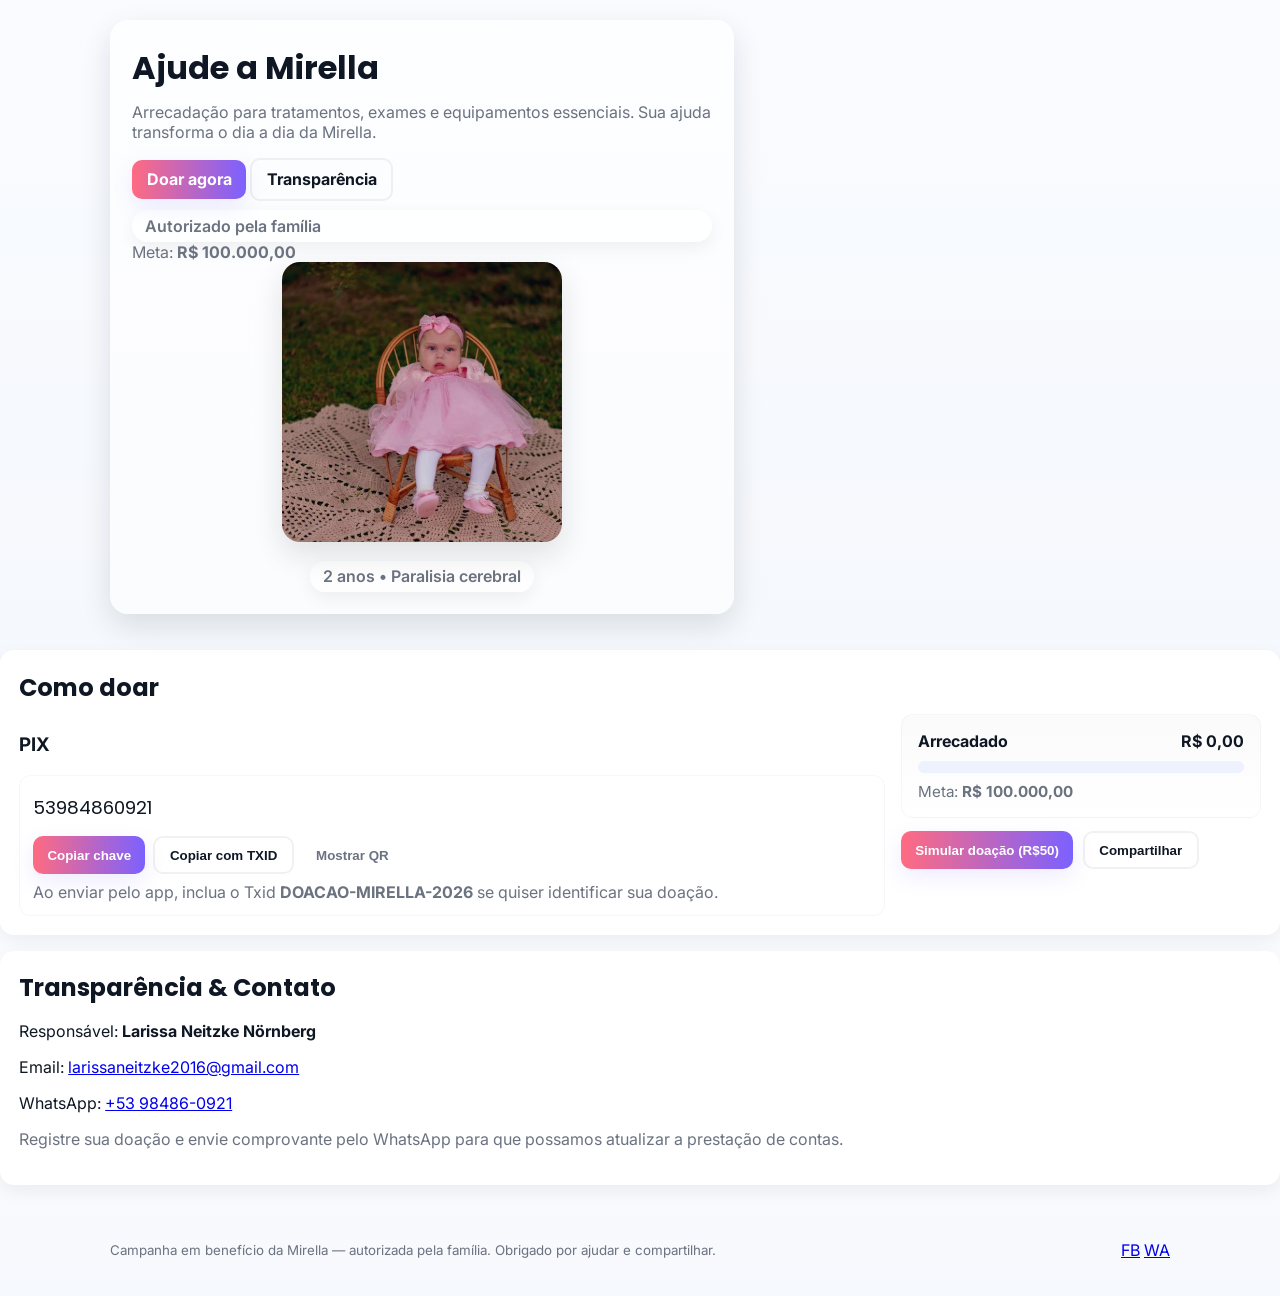
==== index.html @ 82caa24d "Update index.html" ====
<!doctype html>
<html lang="pt-BR">
<head>
  <meta charset="utf-8" />
  <meta name="viewport" content="width=device-width,initial-scale=1" />
  <title>Ajude a Mirella — Arrecadação</title>
  <meta name="description" content="Ajude a Mirella: arrecadação para tratamentos, exames e equipamentos. Transparência e contato direto com a família." />
  <link rel="preconnect" href="https://fonts.gstatic.com" crossorigin>
  <link href="https://fonts.googleapis.com/css2?family=Poppins:wght@600;700&family=Inter:wght@300;400;600&display=swap" rel="stylesheet">
  <link rel="stylesheet" href="styles.css" />
</head>
<body><!-- HERO (substituir a seção header existente) -->
<header class="hero" role="banner" aria-label="Cabeçalho: Ajude a Mirella">
  <div class="container hero-grid">
    <div class="hero-card" role="region" aria-label="Informações principais">
      <div class="hero-copy">
        <h1>Ajude a Mirella</h1>
        <p class="lead">Arrecadação para tratamentos, exames e equipamentos essenciais. Sua ajuda transforma o dia a dia da Mirella.</p>

        <div class="hero-cta">
          <a href="#donation" class="btn btn-primary">Doar agora</a>
          <a href="#transparency" class="btn btn-outline">Transparência</a>
        </div>

        <div class="trust-row small" aria-hidden="false">
          <div class="badge" role="status">Autorizado pela família</div>
          <div class="small muted">Meta: <strong>R$ 100.000,00</strong></div>
        </div>
      </div>

      <div class="hero-photo" aria-hidden="true">
        <div class="photo-frame">
          <img src="mirella-4.jpg" alt="Foto da Mirella" loading="lazy" />
        </div>
        <div class="badge">2 anos • Paralisia cerebral</div>
      </div>
    </div>
  </div>
</header>

<!-- DONATION (pequena alteração: progress com aria e botão de QR) -->
<section class="card donate" id="donation">
  <h2>Como doar</h2>
  <div class="donation-panel">
    <div class="donation-left">
      <h3>PIX</h3>
      <div class="pix-block">
        <div class="pix-key" id="pixKey">53984860921</div>
        <div class="pix-actions">
          <button id="copyPix" class="btn btn-primary">Copiar chave</button>
          <button id="copyPixWithMsg" class="btn btn-outline">Copiar com TXID</button>
          <button id="showQR" class="btn btn-ghost" aria-expanded="false">Mostrar QR</button>
        </div>
        <div class="note muted">Ao enviar pelo app, inclua o Txid <strong>DOACAO-MIRELLA-2026</strong> se quiser identificar sua doação.</div>
      </div>
    </div>

    <div class="donation-right">
      <div class="progress-wrap" aria-live="polite">
        <div class="progress-labels">
          <div>Arrecadado</div>
          <div class="progress-numbers"><div id="raisedAmount" class="progress-amount">R$ 0,00</div></div>
        </div>
        <div class="progress-track" role="progressbar" aria-valuemin="0" aria-valuemax="100" aria-valuenow="0" aria-label="Progresso da arrecadação">
          <div id="progressFill" class="progress-fill" style="width:0%"></div>
        </div>
        <div class="progress-goal small muted" style="margin-top:.6rem">Meta: <strong id="goalAmount">R$ 100.000,00</strong></div>
      </div>

      <div style="margin-top:.8rem;display:flex;gap:.6rem">
        <button id="donateTest" class="btn btn-primary">Simular doação (R$50)</button>
        <button id="shareBtn" class="btn btn-outline">Compartilhar</button>
      </div>
    </div>
  </div>
</section>

    <section class="card" id="transparency">
      <h2>Transparência & Contato</h2>
      <p>Responsável: <strong>Larissa Neitzke Nörnberg</strong></p>
      <p>Email: <a href="mailto:larissaneitzke2016@gmail.com">larissaneitzke2016@gmail.com</a></p>
      <p>WhatsApp: <a href="https://wa.me/53984860921" target="_blank" rel="noopener">+53 98486-0921</a></p>
      <p class="muted">Registre sua doação e envie comprovante pelo WhatsApp para que possamos atualizar a prestação de contas.</p>
    </section>
  </main>

  <footer class="site-footer" role="contentinfo">
    <div class="container footer-inner">
      <small>Campanha em benefício da Mirella — autorizada pela família. Obrigado por ajudar e compartilhar.</small>
      <nav class="socials">
        <a href="#" aria-label="Compartilhar no Facebook">FB</a>
        <a href="#" aria-label="Compartilhar no WhatsApp">WA</a>
      </nav>
    </div>
  </footer>

  <!-- Lightbox modal -->
  <div id="lightbox" class="lightbox" aria-hidden="true" role="dialog" aria-label="Visualização de imagem">
    <button class="lb-close" aria-label="Fechar">✕</button>
    <button class="lb-prev" aria-label="Anterior">‹</button>
    <img class="lb-img" alt="Imagem ampliada" src="" />
    <button class="lb-next" aria-label="Próximo">›</button>
  </div>

  <script src="script.js"></script>
</body>
</html>
---- styles.css ----
:root{
  --bg:#f4f7fb;
  --card:#ffffff;
  --accent-a:#ff6b81;
  --accent-b:#7b61ff;
  --muted:#6b7280;
  --text:#0f1724;
  --glass: rgba(255,255,255,0.6);
  --radius:16px;
  --container:1100px;
  --shadow-lg: 0 12px 30px rgba(15,23,36,0.12);
  --shadow-sm: 0 6px 18px rgba(15,23,36,0.06);
}

*{box-sizing:border-box}
html,body{height:100%}
body{margin:0;font-family:Inter,system-ui,-apple-system,'Segoe UI',Roboto,'Helvetica Neue',Arial;color:var(--text);background:linear-gradient(180deg,#f9fbff 0%,var(--bg) 100%);-webkit-font-smoothing:antialiased}
.container{max-width:var(--container);margin:0 auto;padding:1.25rem}

/* Hero */
.hero-grid{display:grid;grid-template-columns:1fr;gap:1rem;align-items:center}
.hero-card{background:linear-gradient(180deg, rgba(255,255,255,0.7), rgba(255,255,255,0.55));padding:1.4rem;border-radius:18px;box-shadow:var(--shadow-lg)}
.hero-card h1{font-family:Poppins,system-ui;font-weight:700;font-size:2rem;margin:.1rem 0}
.lead{color:var(--muted);margin:.6rem 0 1rem}
.quick-needs{display:flex;gap:.6rem;flex-wrap:wrap;margin:0;padding:0;list-style:none}
.quick-needs li{background:linear-gradient(90deg,var(--accent-a),var(--accent-b));color:white;padding:.35rem .7rem;border-radius:999px;font-weight:600;font-size:.9rem;box-shadow:var(--shadow-sm)}

.hero-photo{display:flex;flex-direction:column;align-items:center;gap:.6rem;padding-left:0}
.photo-frame{width:280px;height:280px;border-radius:18px;overflow:hidden;box-shadow:var(--shadow-lg);transform:translateY(0);transition:transform .35s}
.photo-frame img{width:100%;height:100%;object-fit:cover;display:block}
.photo-frame:hover{transform:translateY(-6px)}
.badge{margin-top:.6rem;background:rgba(255,255,255,0.85);padding:.35rem .8rem;border-radius:999px;font-weight:600;color:var(--muted);box-shadow:var(--shadow-sm)}

/* Sections */
.card{background:var(--card);padding:1.2rem;margin:1rem 0;border-radius:14px;box-shadow:var(--shadow-sm)}
h2{margin:0 0 .6rem;font-family:Poppins,system-ui}
.muted{color:var(--muted)}

.gallery-grid{display:grid;grid-template-columns:repeat(2,1fr);gap:.6rem}
.thumb{border:0;padding:0;background:transparent;border-radius:12px;overflow:hidden;cursor:pointer}
.thumb img{width:100%;height:200px;object-fit:cover;display:block;transition:transform .25s}
.thumb:hover img{transform:scale(1.04)}

.needs-grid{display:grid;grid-template-columns:1fr;gap:.8rem}
.need h3{margin:.2rem 0 .3rem}
.note{margin-top:.5rem;color:var(--muted)}

/* Donation panel */
.donation-panel{display:grid;grid-template-columns:1fr;gap:1rem;align-items:start}
.pix-block{background:linear-gradient(90deg,#fff,#fff);padding:.8rem;border-radius:12px;border:1px solid rgba(16,24,40,0.03)}
.pix-key{font-family:Poppins,system-ui;font-size:1.15rem;padding:.35rem 0}
.pix-actions{display:flex;gap:.5rem;margin-top:.6rem}
.btn{display:inline-flex;align-items:center;gap:.6rem;padding:.6rem .9rem;border-radius:10px;border:0;cursor:pointer;font-weight:700;text-decoration:none}
.btn-primary{background:linear-gradient(90deg,var(--accent-a),var(--accent-b));color:white;box-shadow:0 8px 22px rgba(123,97,255,0.12)}
.btn-secondary{background:#111827;color:white}
.btn-outline{background:transparent;border:2px solid rgba(16,24,40,0.06);color:var(--text)}
.btn-ghost{background:transparent;border:0;color:var(--muted)}
.btn-pay{background:#06b6d4;color:white;border-radius:10px;padding:.45rem .7rem}

/* progress */
.progress-wrap{background:linear-gradient(180deg, rgba(250,250,250,0.9), rgba(255,255,255,0.7));padding:1rem;border-radius:12px;border:1px solid rgba(16,24,40,0.03)}
.progress-labels{display:flex;justify-content:space-between;align-items:center;font-weight:700;margin-bottom:.6rem}
.progress-track{background:#eef2ff;border-radius:999px;height:12px;overflow:hidden}
.progress-fill{height:100%;background:linear-gradient(90deg,var(--accent-b),var(--accent-a));width:0;transition:width .9s cubic-bezier(.2,.9,.2,1)}
.progress-goal{margin-top:.6rem;color:var(--muted);font-size:.95rem}

/* footer */
.site-footer{padding:1rem 0;text-align:center;color:var(--muted);margin-top:1.2rem}
.footer-inner{display:flex;justify-content:space-between;align-items:center;gap:1rem}

/* lightbox */
.lightbox{position:fixed;inset:0;display:flex;align-items:center;justify-content:center;padding:2rem;background:rgba(2,6,23,0.6);visibility:hidden;opacity:0;transition:opacity .18s}
.lightbox[aria-hidden="false"]{visibility:visible;opacity:1}
.lb-img{max-width:92%;max-height:82%;border-radius:10px;box-shadow:0 20px 50px rgba(2,6,23,0.6)}
.lb-close,.lb-prev,.lb-next{position:fixed;background:rgba(255,255,255,0.9);border:0;padding:.5rem .6rem;border-radius:10px;cursor:pointer}
.lb-close{top:1rem;right:1rem}
.lb-prev{left:1rem;top:50%;transform:translateY(-50%);font-size:1.6rem}
.lb-next{right:1rem;top:50%;transform:translateY(-50%);font-size:1.6rem}

/* responsive */
@media(min-width:880px){
  .hero-grid{grid-template-columns:1fr 420px}
  .gallery-grid{grid-template-columns:repeat(4,1fr)}
  .donation-panel{grid-template-columns:1fr 360px}
  .needs-grid{grid-template-columns:repeat(3,1fr)}
}
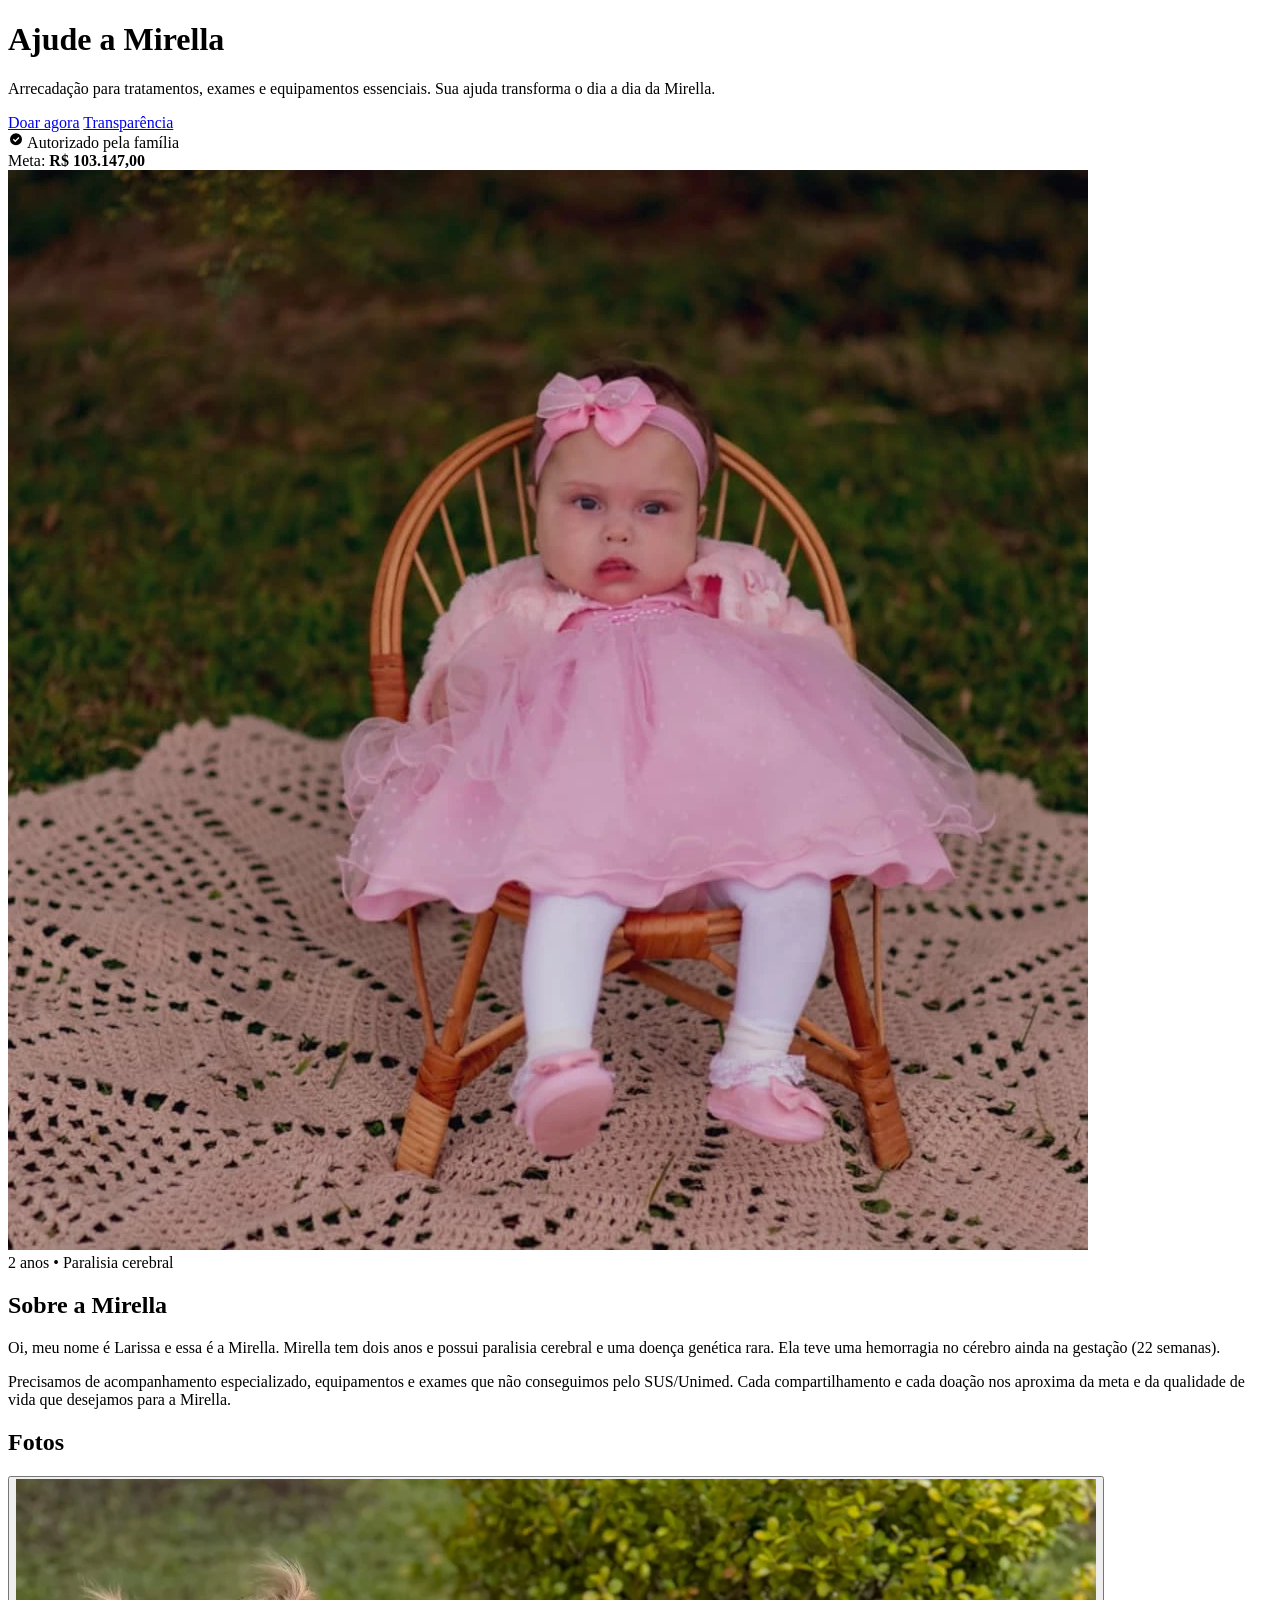
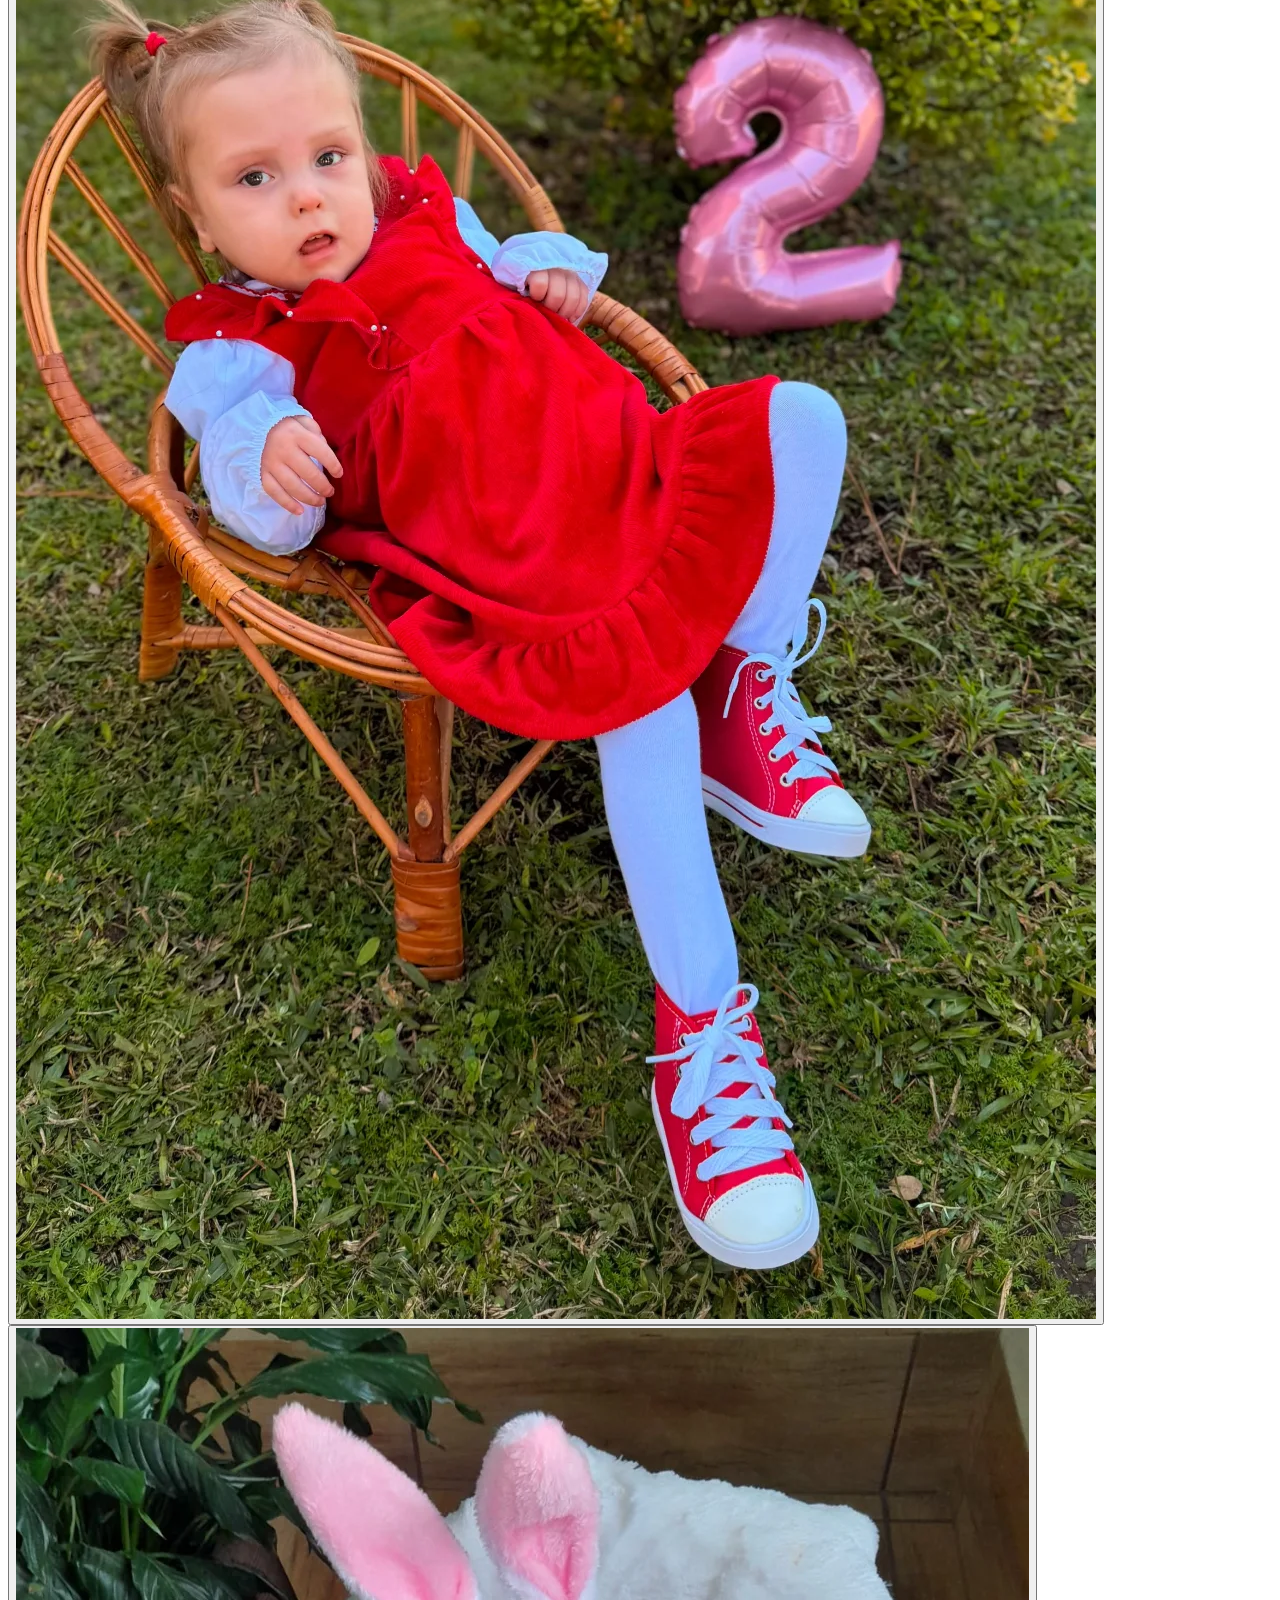
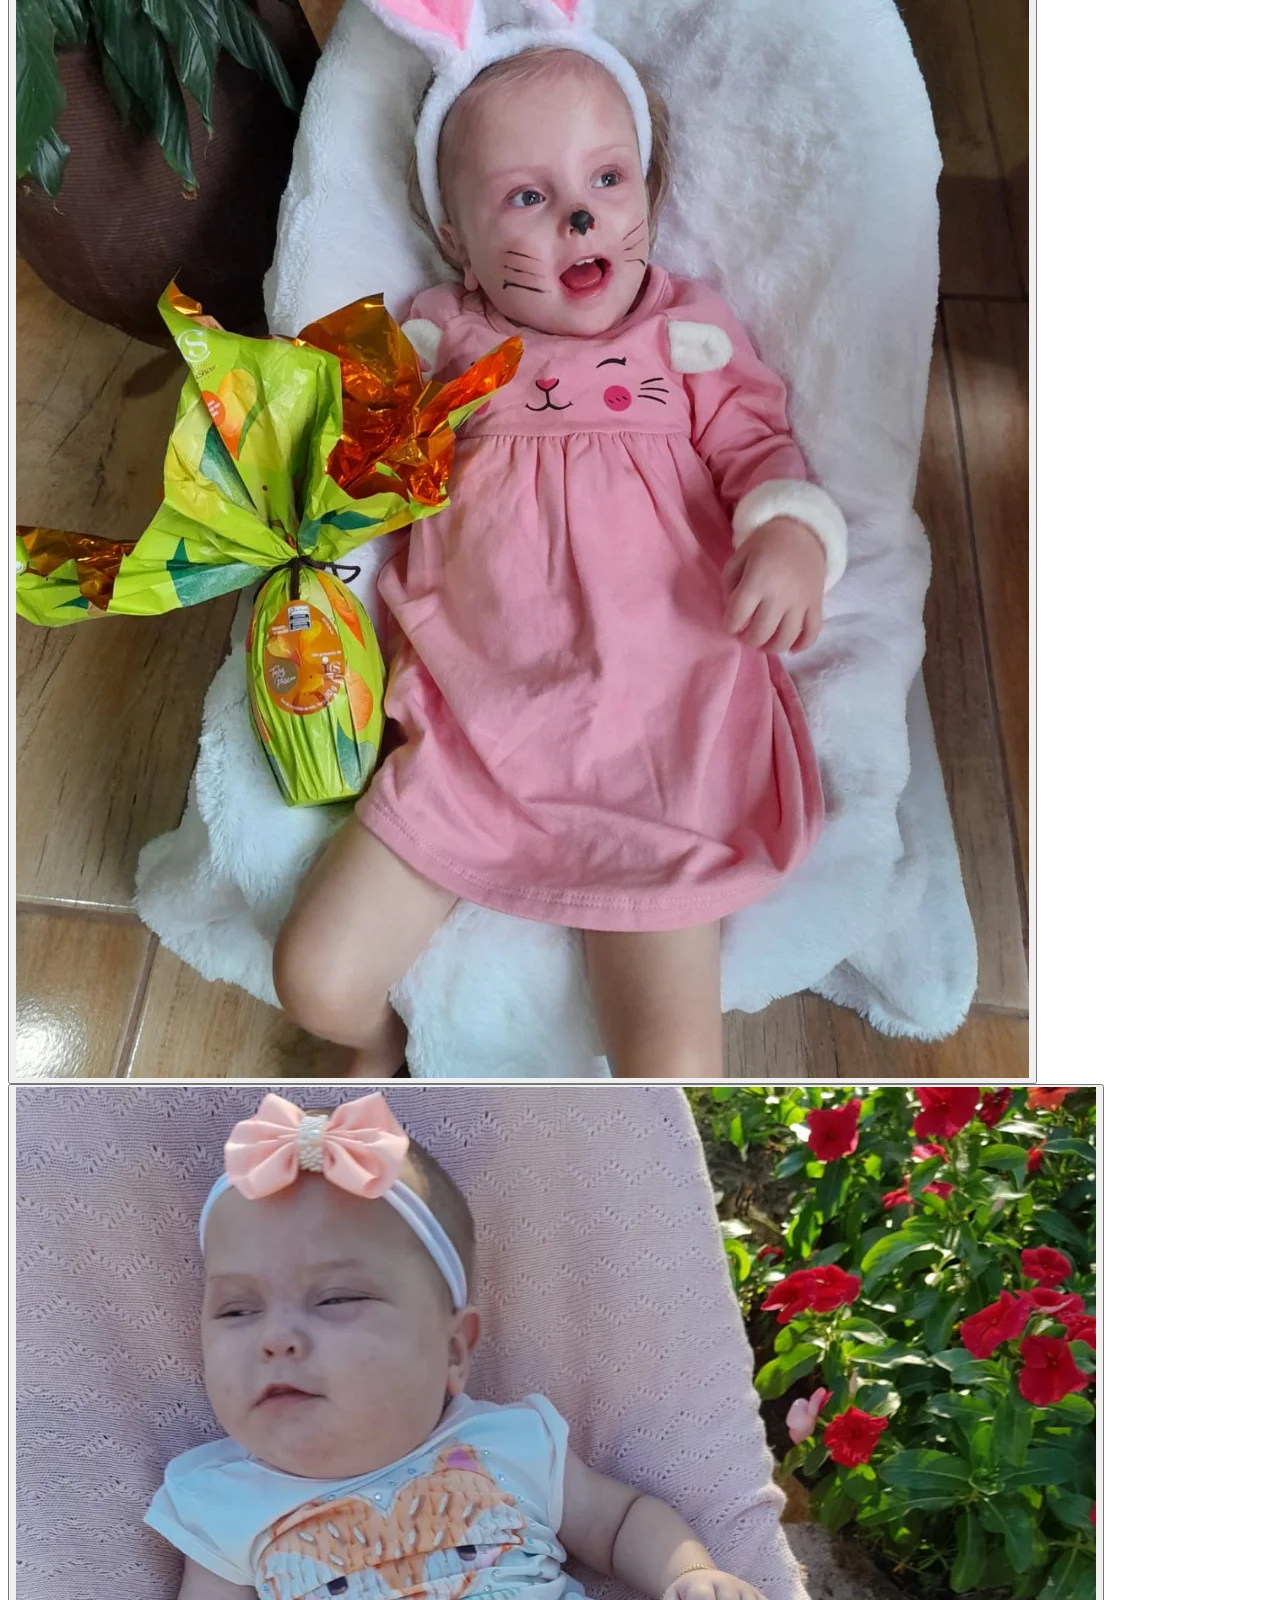
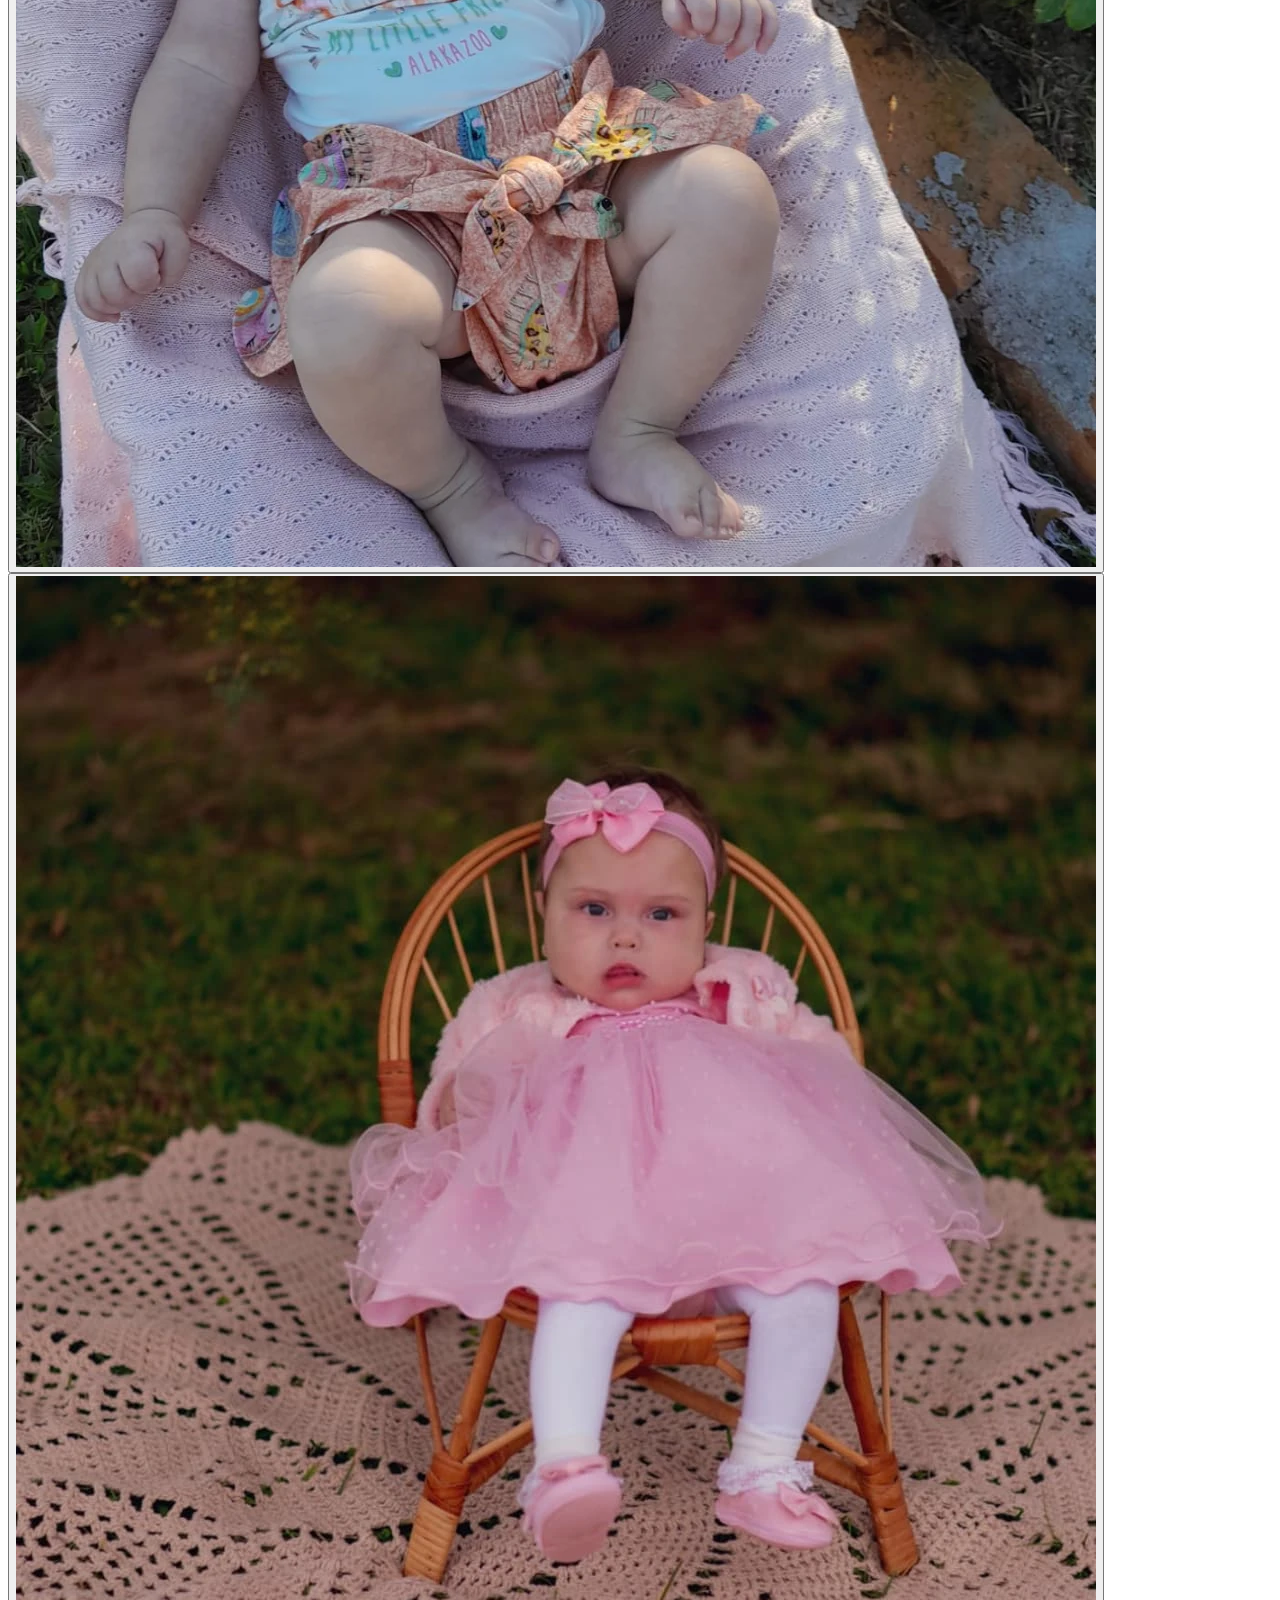
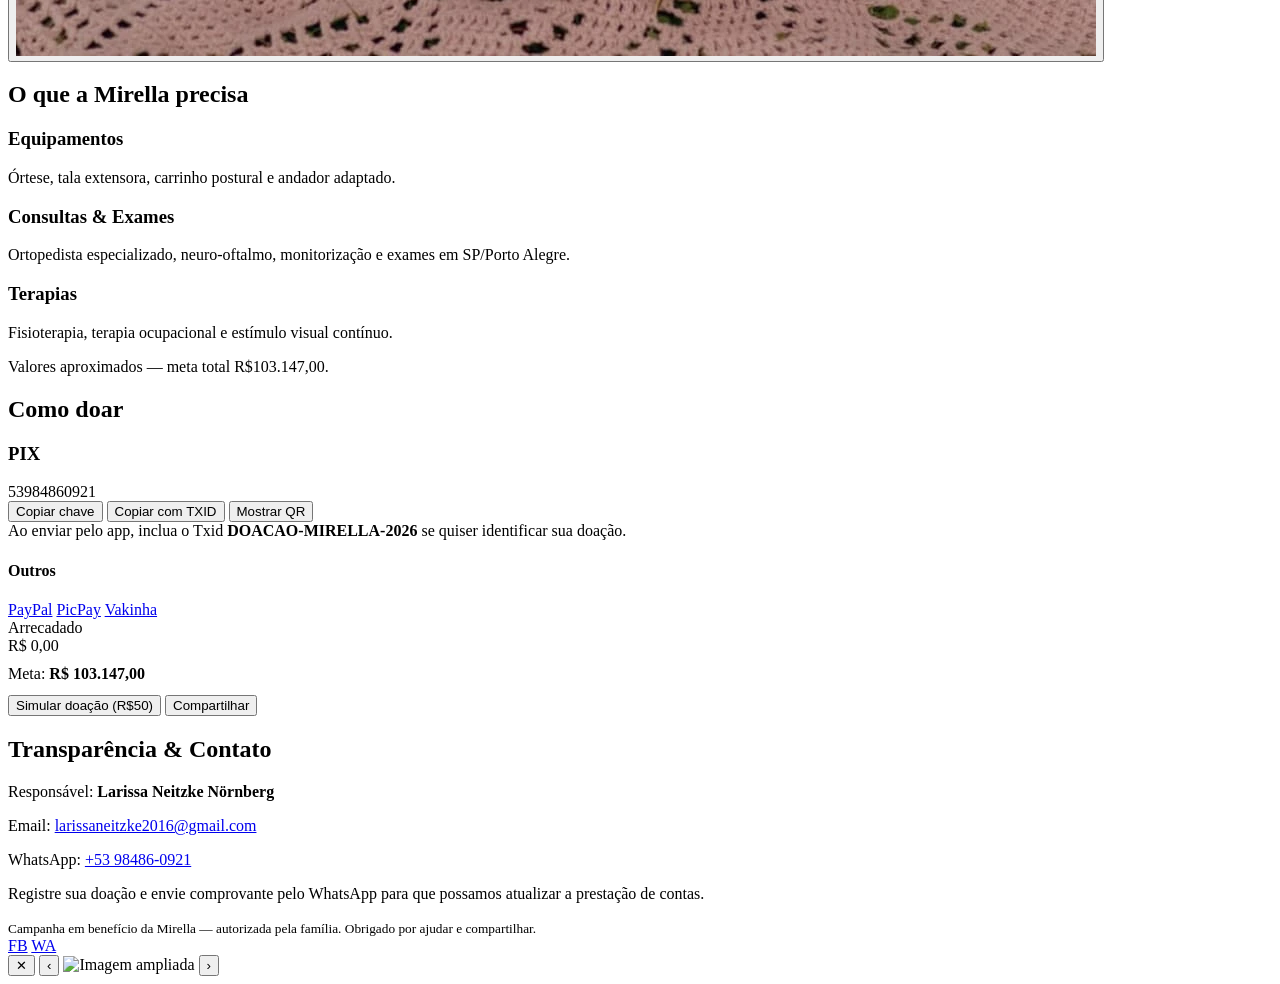
==== commit 59004874: "Update index.html" ====
--- a/index.html
+++ b/index.html
@@ -7,73 +7,123 @@
   <meta name="description" content="Ajude a Mirella: arrecadação para tratamentos, exames e equipamentos. Transparência e contato direto com a família." />
   <link rel="preconnect" href="https://fonts.gstatic.com" crossorigin>
   <link href="https://fonts.googleapis.com/css2?family=Poppins:wght@600;700&family=Inter:wght@300;400;600&display=swap" rel="stylesheet">
-  <link rel="stylesheet" href="styles.css" />
+  <link rel="stylesheet" href="assets/css/styles.css" />
 </head>
-<body><!-- HERO (substituir a seção header existente) -->
-<header class="hero" role="banner" aria-label="Cabeçalho: Ajude a Mirella">
-  <div class="container hero-grid">
-    <div class="hero-card" role="region" aria-label="Informações principais">
-      <div class="hero-copy">
-        <h1>Ajude a Mirella</h1>
-        <p class="lead">Arrecadação para tratamentos, exames e equipamentos essenciais. Sua ajuda transforma o dia a dia da Mirella.</p>
+<body>
+  <header class="hero" role="banner" aria-label="Cabeçalho: Ajude a Mirella">
+    <div class="container hero-grid">
+      <div class="hero-card" role="region" aria-label="Informações principais">
+        <div class="hero-copy">
+          <h1>Ajude a Mirella</h1>
+          <p class="lead">Arrecadação para tratamentos, exames e equipamentos essenciais. Sua ajuda transforma o dia a dia da Mirella.</p>
 
-        <div class="hero-cta">
-          <a href="#donation" class="btn btn-primary">Doar agora</a>
-          <a href="#transparency" class="btn btn-outline">Transparência</a>
+          <div class="hero-cta">
+            <a href="#donation" class="btn btn-primary">Doar agora</a>
+            <a href="#transparency" class="btn btn-outline">Transparência</a>
+          </div>
+
+          <div class="trust-row small" aria-hidden="false">
+            <!-- Selo simples inline -->
+            <div class="badge" role="status" aria-label="Autorizado pela família">
+              <svg width="16" height="16" viewBox="0 0 24 24" aria-hidden="true" focusable="false" xmlns="http://www.w3.org/2000/svg">
+                <path fill="currentColor" d="M12 2a9 9 0 1 0 .001 18.001A9 9 0 0 0 12 2zm-1.1 13.2-3.6-3.6 1.4-1.4 2.2 2.2 4.8-4.8 1.4 1.4-6.2 6.2z"/>
+              </svg>
+              Autorizado pela família
+            </div>
+            <div class="small muted">Meta: <strong id="goalAmount">R$ 103.147,00</strong></div>
+          </div>
         </div>
 
-        <div class="trust-row small" aria-hidden="false">
-          <div class="badge" role="status">Autorizado pela família</div>
-          <div class="small muted">Meta: <strong>R$ 100.000,00</strong></div>
+        <div class="hero-photo" aria-hidden="true">
+          <div class="photo-frame">
+            <img src="mirella-4.jpg" alt="Foto da Mirella" loading="lazy" />
+          </div>
+          <div class="badge">2 anos • Paralisia cerebral</div>
         </div>
       </div>
+    </div>
+  </header>
 
-      <div class="hero-photo" aria-hidden="true">
-        <div class="photo-frame">
-          <img src="mirella-4.jpg" alt="Foto da Mirella" loading="lazy" />
+  <main class="container" role="main">
+    <section class="card" id="about">
+      <h2>Sobre a Mirella</h2>
+      <p>Oi, meu nome é Larissa e essa é a Mirella. Mirella tem dois anos e possui paralisia cerebral e uma doença genética rara. Ela teve uma hemorragia no cérebro ainda na gestação (22 semanas).</p>
+      <p>Precisamos de acompanhamento especializado, equipamentos e exames que não conseguimos pelo SUS/Unimed. Cada compartilhamento e cada doação nos aproxima da meta e da qualidade de vida que desejamos para a Mirella.</p>
+    </section>
+
+    <section class="card" id="gallery">
+      <h2>Fotos</h2>
+      <div class="gallery-grid" aria-label="Galeria de fotos">
+        <button class="thumb" data-src="mirella-1.jpg" aria-label="Abrir foto 1"><img src="mirella-1.jpg" alt="Mirella foto 1" loading="lazy" /></button>
+        <button class="thumb" data-src="mirella-2.jpg" aria-label="Abrir foto 2"><img src="mirella-2.jpg" alt="Mirella foto 2" loading="lazy" /></button>
+        <button class="thumb" data-src="mirella-3.jpg" aria-label="Abrir foto 3"><img src="mirella-3.jpg" alt="Mirella foto 3" loading="lazy" /></button>
+        <button class="thumb" data-src="mirella-4.jpg" aria-label="Abrir foto 4"><img src="mirella-4.jpg" alt="Mirella foto 4" loading="lazy" /></button>
+      </div>
+    </section>
+
+    <section class="card" id="needs">
+      <h2>O que a Mirella precisa</h2>
+      <div class="needs-grid">
+        <div class="need">
+          <h3>Equipamentos</h3>
+          <p>Órtese, tala extensora, carrinho postural e andador adaptado.</p>
         </div>
-        <div class="badge">2 anos • Paralisia cerebral</div>
+        <div class="need">
+          <h3>Consultas & Exames</h3>
+          <p>Ortopedista especializado, neuro-oftalmo, monitorização e exames em SP/Porto Alegre.</p>
+        </div>
+        <div class="need">
+          <h3>Terapias</h3>
+          <p>Fisioterapia, terapia ocupacional e estímulo visual contínuo.</p>
+        </div>
       </div>
-    </div>
-  </div>
-</header>
+      <p class="muted">Valores aproximados — meta total R$103.147,00.</p>
+    </section>
 
-<!-- DONATION (pequena alteração: progress com aria e botão de QR) -->
-<section class="card donate" id="donation">
-  <h2>Como doar</h2>
-  <div class="donation-panel">
-    <div class="donation-left">
-      <h3>PIX</h3>
-      <div class="pix-block">
-        <div class="pix-key" id="pixKey">53984860921</div>
-        <div class="pix-actions">
-          <button id="copyPix" class="btn btn-primary">Copiar chave</button>
-          <button id="copyPixWithMsg" class="btn btn-outline">Copiar com TXID</button>
-          <button id="showQR" class="btn btn-ghost" aria-expanded="false">Mostrar QR</button>
+    <section class="card donate" id="donation">
+      <h2>Como doar</h2>
+      <div class="donation-panel">
+        <div class="donation-left">
+          <h3>PIX</h3>
+          <div class="pix-block">
+            <div class="pix-key" id="pixKey">53984860921</div>
+            <div class="pix-actions">
+              <button id="copyPix" class="btn btn-primary">Copiar chave</button>
+              <button id="copyPixWithMsg" class="btn btn-outline">Copiar com TXID</button>
+              <button id="showQR" class="btn btn-ghost" aria-expanded="false">Mostrar QR</button>
+            </div>
+            <div class="note muted">Ao enviar pelo app, inclua o Txid <strong>DOACAO-MIRELLA-2026</strong> se quiser identificar sua doação.</div>
+          </div>
+
+          <div class="other-payments" style="margin-top:.8rem">
+            <h4>Outros</h4>
+            <div class="pay-buttons">
+              <a id="paypalLink" class="btn btn-pay" href="#" target="_blank" rel="noopener">PayPal</a>
+              <a id="picpayLink" class="btn btn-pay" href="#" target="_blank" rel="noopener">PicPay</a>
+              <a id="vakinhaLink" class="btn btn-pay" href="#" target="_blank" rel="noopener">Vakinha</a>
+            </div>
+          </div>
         </div>
-        <div class="note muted">Ao enviar pelo app, inclua o Txid <strong>DOACAO-MIRELLA-2026</strong> se quiser identificar sua doação.</div>
+
+        <div class="donation-right">
+          <div class="progress-wrap" aria-live="polite">
+            <div class="progress-labels">
+              <div>Arrecadado</div>
+              <div class="progress-numbers"><div id="raisedAmount" class="progress-amount">R$ 0,00</div></div>
+            </div>
+            <div class="progress-track" role="progressbar" aria-valuemin="0" aria-valuemax="100" aria-valuenow="0" aria-label="Progresso da arrecadação">
+              <div id="progressFill" class="progress-fill" style="width:0%"></div>
+            </div>
+            <div class="progress-goal small muted" style="margin-top:.6rem">Meta: <strong id="goalAmountFooter">R$ 103.147,00</strong></div>
+          </div>
+
+          <div class="quick-actions" style="margin-top:.8rem">
+            <button id="donateTest" class="btn btn-primary">Simular doação (R$50)</button>
+            <button id="shareBtn" class="btn btn-outline">Compartilhar</button>
+          </div>
+        </div>
       </div>
-    </div>
-
-    <div class="donation-right">
-      <div class="progress-wrap" aria-live="polite">
-        <div class="progress-labels">
-          <div>Arrecadado</div>
-          <div class="progress-numbers"><div id="raisedAmount" class="progress-amount">R$ 0,00</div></div>
-        </div>
-        <div class="progress-track" role="progressbar" aria-valuemin="0" aria-valuemax="100" aria-valuenow="0" aria-label="Progresso da arrecadação">
-          <div id="progressFill" class="progress-fill" style="width:0%"></div>
-        </div>
-        <div class="progress-goal small muted" style="margin-top:.6rem">Meta: <strong id="goalAmount">R$ 100.000,00</strong></div>
-      </div>
-
-      <div style="margin-top:.8rem;display:flex;gap:.6rem">
-        <button id="donateTest" class="btn btn-primary">Simular doação (R$50)</button>
-        <button id="shareBtn" class="btn btn-outline">Compartilhar</button>
-      </div>
-    </div>
-  </div>
-</section>
+    </section>
 
     <section class="card" id="transparency">
       <h2>Transparência & Contato</h2>
@@ -87,7 +137,7 @@
   <footer class="site-footer" role="contentinfo">
     <div class="container footer-inner">
       <small>Campanha em benefício da Mirella — autorizada pela família. Obrigado por ajudar e compartilhar.</small>
-      <nav class="socials">
+      <nav class="socials" aria-label="Links sociais">
         <a href="#" aria-label="Compartilhar no Facebook">FB</a>
         <a href="#" aria-label="Compartilhar no WhatsApp">WA</a>
       </nav>
@@ -102,6 +152,6 @@
     <button class="lb-next" aria-label="Próximo">›</button>
   </div>
 
-  <script src="script.js"></script>
+  <script src="assets/js/script.js"></script>
 </body>
 </html>
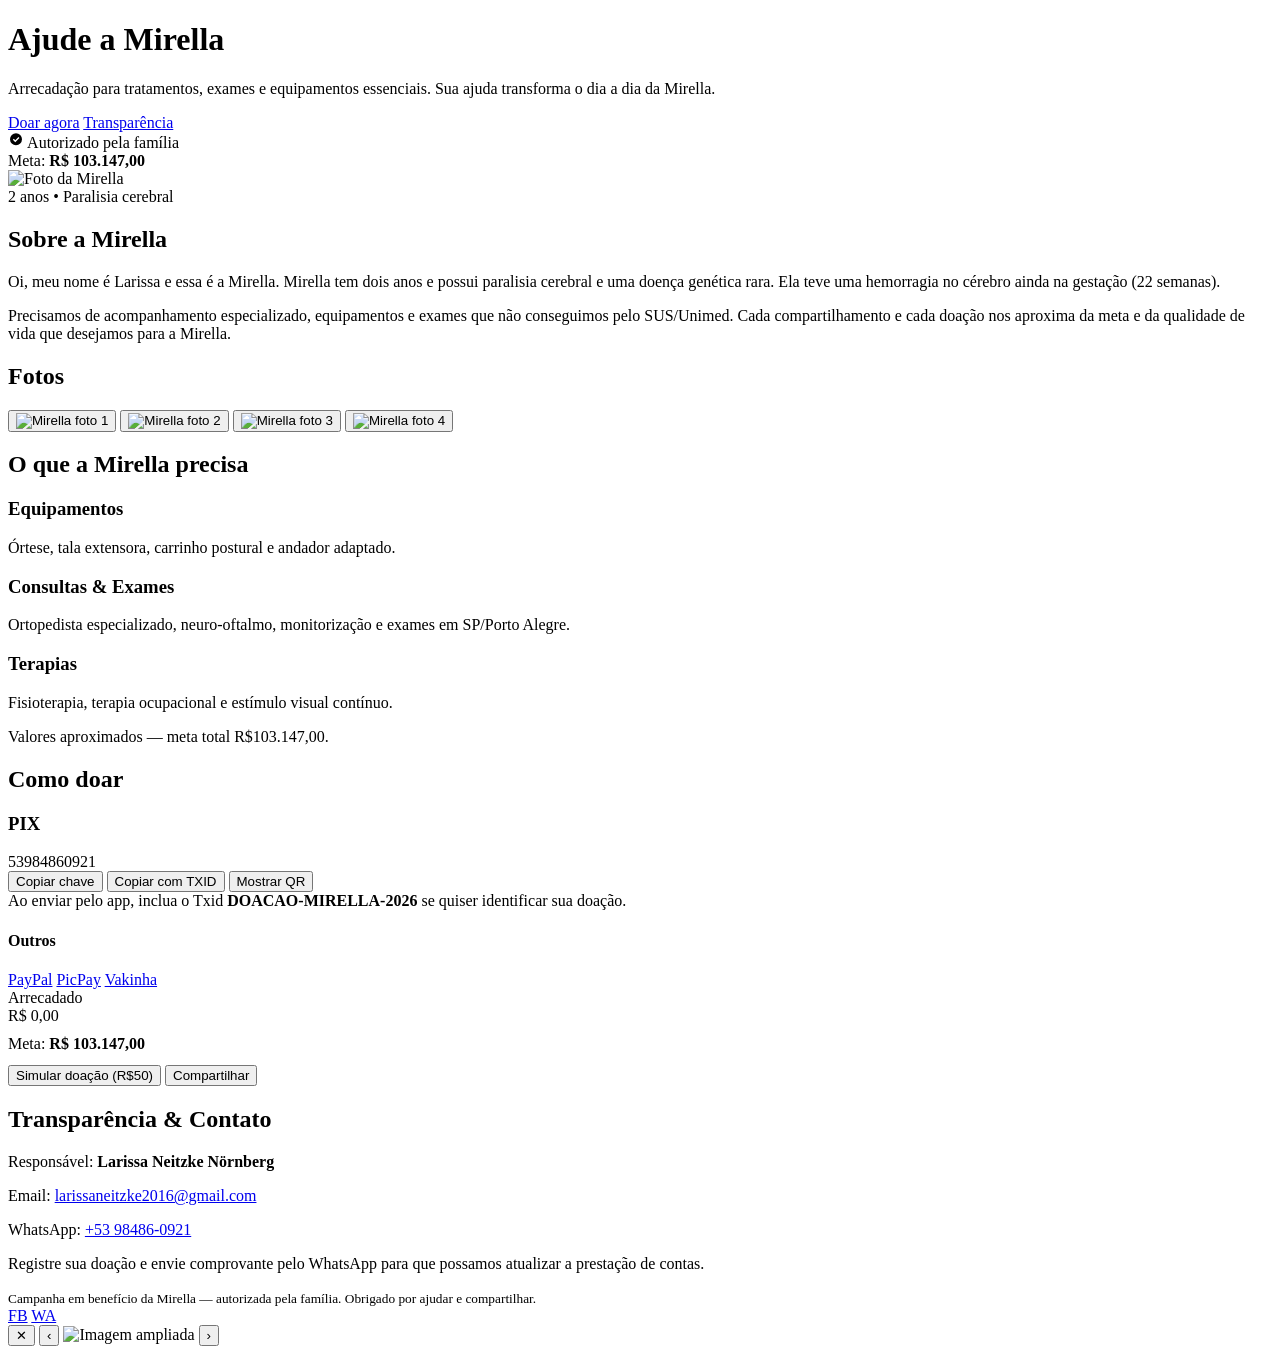
==== commit b4c657e1: "Update index.html" ====
--- a/index.html
+++ b/index.html
@@ -23,7 +23,6 @@
           </div>
 
           <div class="trust-row small" aria-hidden="false">
-            <!-- Selo simples inline -->
             <div class="badge" role="status" aria-label="Autorizado pela família">
               <svg width="16" height="16" viewBox="0 0 24 24" aria-hidden="true" focusable="false" xmlns="http://www.w3.org/2000/svg">
                 <path fill="currentColor" d="M12 2a9 9 0 1 0 .001 18.001A9 9 0 0 0 12 2zm-1.1 13.2-3.6-3.6 1.4-1.4 2.2 2.2 4.8-4.8 1.4 1.4-6.2 6.2z"/>
@@ -36,7 +35,7 @@
 
         <div class="hero-photo" aria-hidden="true">
           <div class="photo-frame">
-            <img src="mirella-4.jpg" alt="Foto da Mirella" loading="lazy" />
+            <img src="assets/images/mirella-4.jpg" alt="Foto da Mirella" loading="lazy" />
           </div>
           <div class="badge">2 anos • Paralisia cerebral</div>
         </div>
@@ -54,10 +53,10 @@
     <section class="card" id="gallery">
       <h2>Fotos</h2>
       <div class="gallery-grid" aria-label="Galeria de fotos">
-        <button class="thumb" data-src="mirella-1.jpg" aria-label="Abrir foto 1"><img src="mirella-1.jpg" alt="Mirella foto 1" loading="lazy" /></button>
-        <button class="thumb" data-src="mirella-2.jpg" aria-label="Abrir foto 2"><img src="mirella-2.jpg" alt="Mirella foto 2" loading="lazy" /></button>
-        <button class="thumb" data-src="mirella-3.jpg" aria-label="Abrir foto 3"><img src="mirella-3.jpg" alt="Mirella foto 3" loading="lazy" /></button>
-        <button class="thumb" data-src="mirella-4.jpg" aria-label="Abrir foto 4"><img src="mirella-4.jpg" alt="Mirella foto 4" loading="lazy" /></button>
+        <button class="thumb" data-src="assets/images/mirella-1.jpg" aria-label="Abrir foto 1"><img src="assets/images/mirella-1.jpg" alt="Mirella foto 1" loading="lazy" /></button>
+        <button class="thumb" data-src="assets/images/mirella-2.jpg" aria-label="Abrir foto 2"><img src="assets/images/mirella-2.jpg" alt="Mirella foto 2" loading="lazy" /></button>
+        <button class="thumb" data-src="assets/images/mirella-3.jpg" aria-label="Abrir foto 3"><img src="assets/images/mirella-3.jpg" alt="Mirella foto 3" loading="lazy" /></button>
+        <button class="thumb" data-src="assets/images/mirella-4.jpg" aria-label="Abrir foto 4"><img src="assets/images/mirella-4.jpg" alt="Mirella foto 4" loading="lazy" /></button>
       </div>
     </section>
 
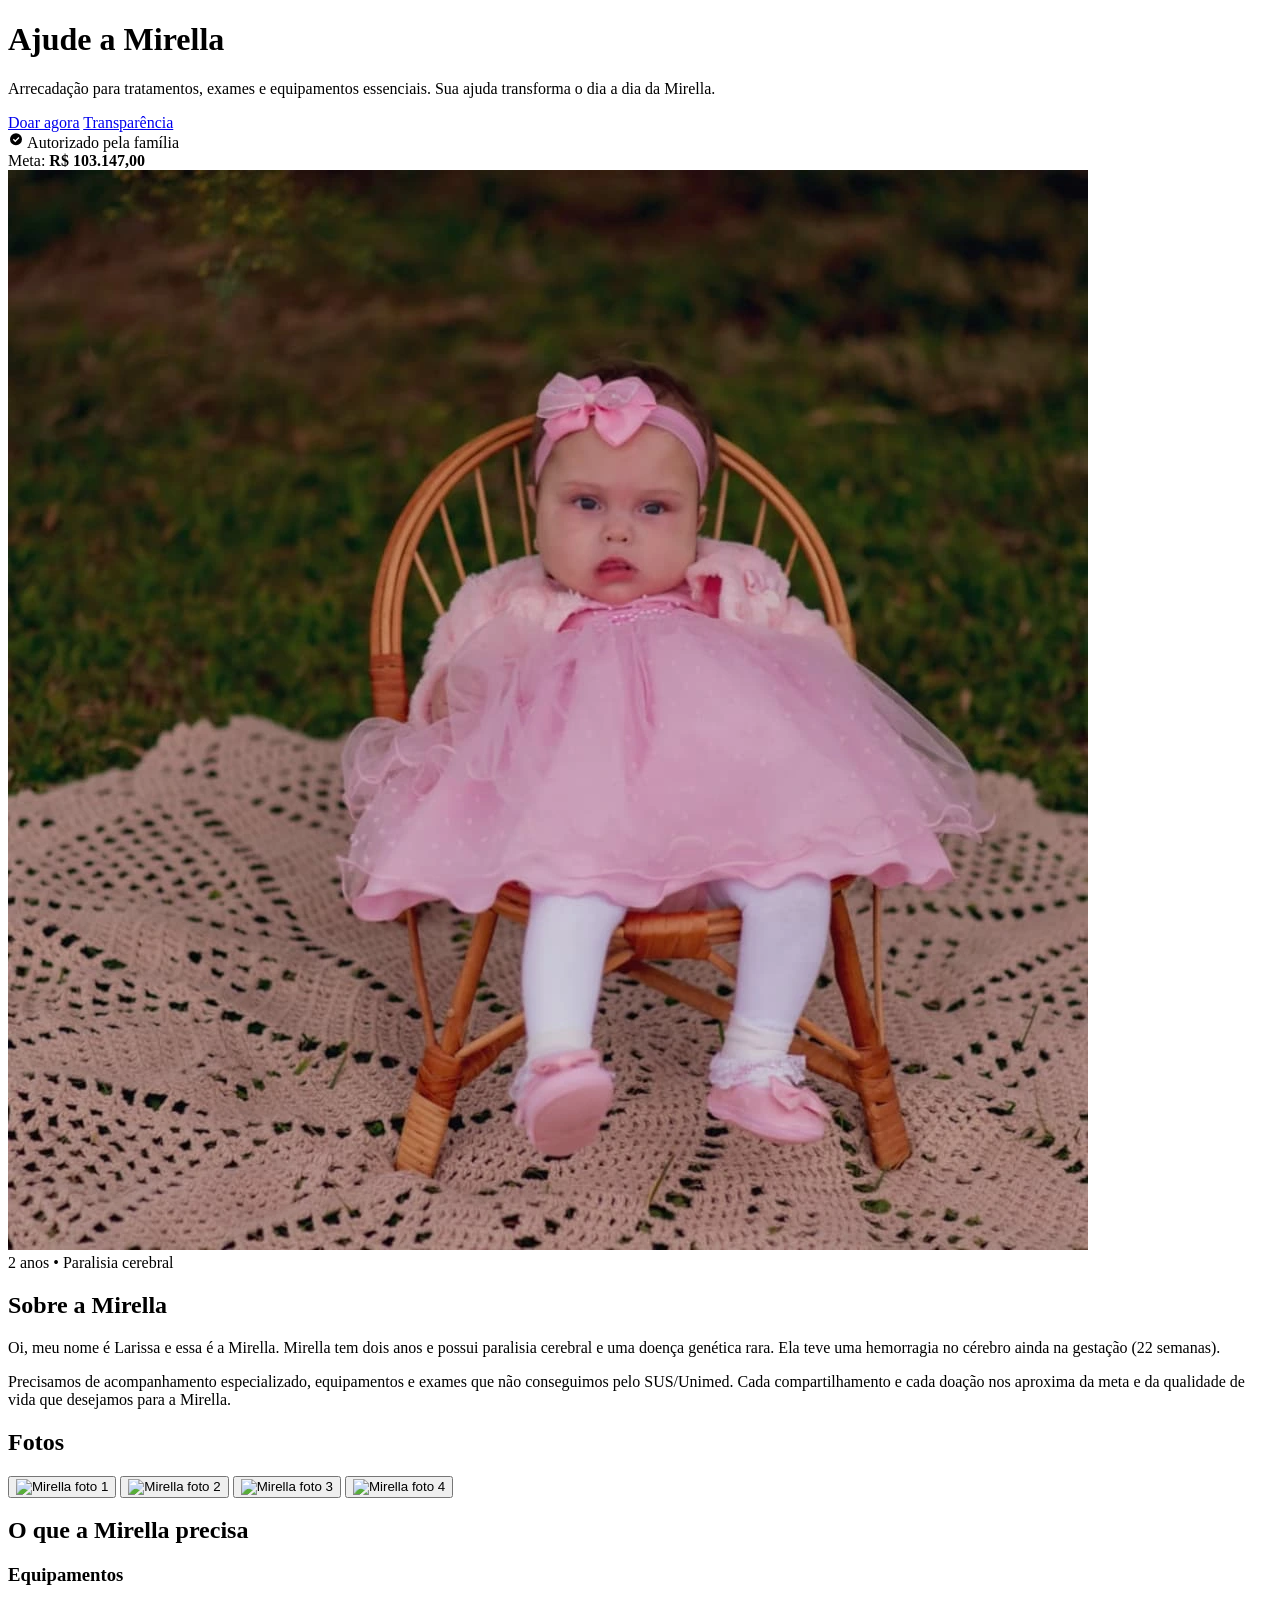
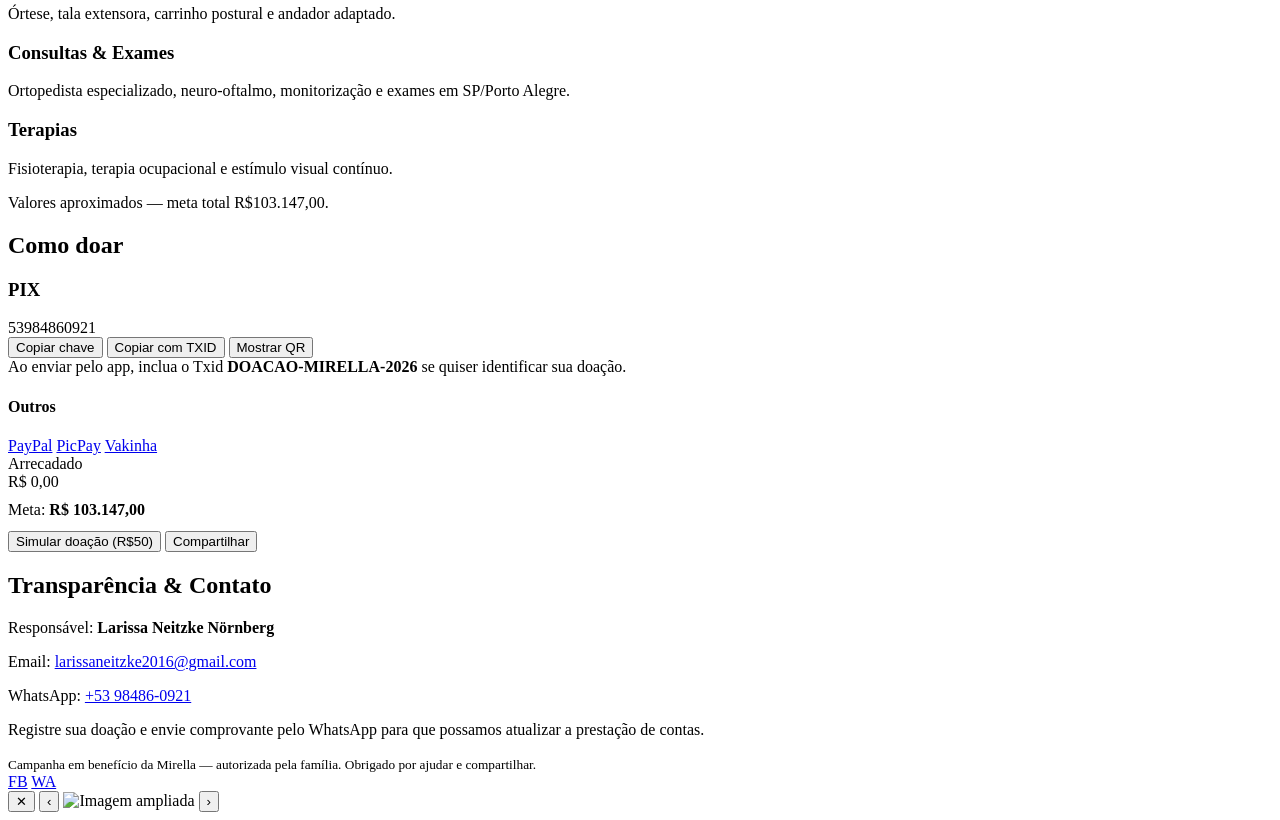
==== commit b0cfb51d: "Update index.html" ====
--- a/index.html
+++ b/index.html
@@ -35,7 +35,7 @@
 
         <div class="hero-photo" aria-hidden="true">
           <div class="photo-frame">
-            <img src="assets/images/mirella-4.jpg" alt="Foto da Mirella" loading="lazy" />
+            <img src="mirella-4.jpg" alt="Foto da Mirella" loading="lazy" />
           </div>
           <div class="badge">2 anos • Paralisia cerebral</div>
         </div>
@@ -53,10 +53,10 @@
     <section class="card" id="gallery">
       <h2>Fotos</h2>
       <div class="gallery-grid" aria-label="Galeria de fotos">
-        <button class="thumb" data-src="assets/images/mirella-1.jpg" aria-label="Abrir foto 1"><img src="assets/images/mirella-1.jpg" alt="Mirella foto 1" loading="lazy" /></button>
-        <button class="thumb" data-src="assets/images/mirella-2.jpg" aria-label="Abrir foto 2"><img src="assets/images/mirella-2.jpg" alt="Mirella foto 2" loading="lazy" /></button>
-        <button class="thumb" data-src="assets/images/mirella-3.jpg" aria-label="Abrir foto 3"><img src="assets/images/mirella-3.jpg" alt="Mirella foto 3" loading="lazy" /></button>
-        <button class="thumb" data-src="assets/images/mirella-4.jpg" aria-label="Abrir foto 4"><img src="assets/images/mirella-4.jpg" alt="Mirella foto 4" loading="lazy" /></button>
+        <button class="thumb" data-src="mirella-1.jpg" aria-label="Abrir foto 1"><img src="assets/images/mirella-1.jpg" alt="Mirella foto 1" loading="lazy" /></button>
+        <button class="thumb" data-src="mirella-2.jpg" aria-label="Abrir foto 2"><img src="assets/images/mirella-2.jpg" alt="Mirella foto 2" loading="lazy" /></button>
+        <button class="thumb" data-src="mirella-3.jpg" aria-label="Abrir foto 3"><img src="assets/images/mirella-3.jpg" alt="Mirella foto 3" loading="lazy" /></button>
+        <button class="thumb" data-src="mirella-4.jpg" aria-label="Abrir foto 4"><img src="assets/images/mirella-4.jpg" alt="Mirella foto 4" loading="lazy" /></button>
       </div>
     </section>
 
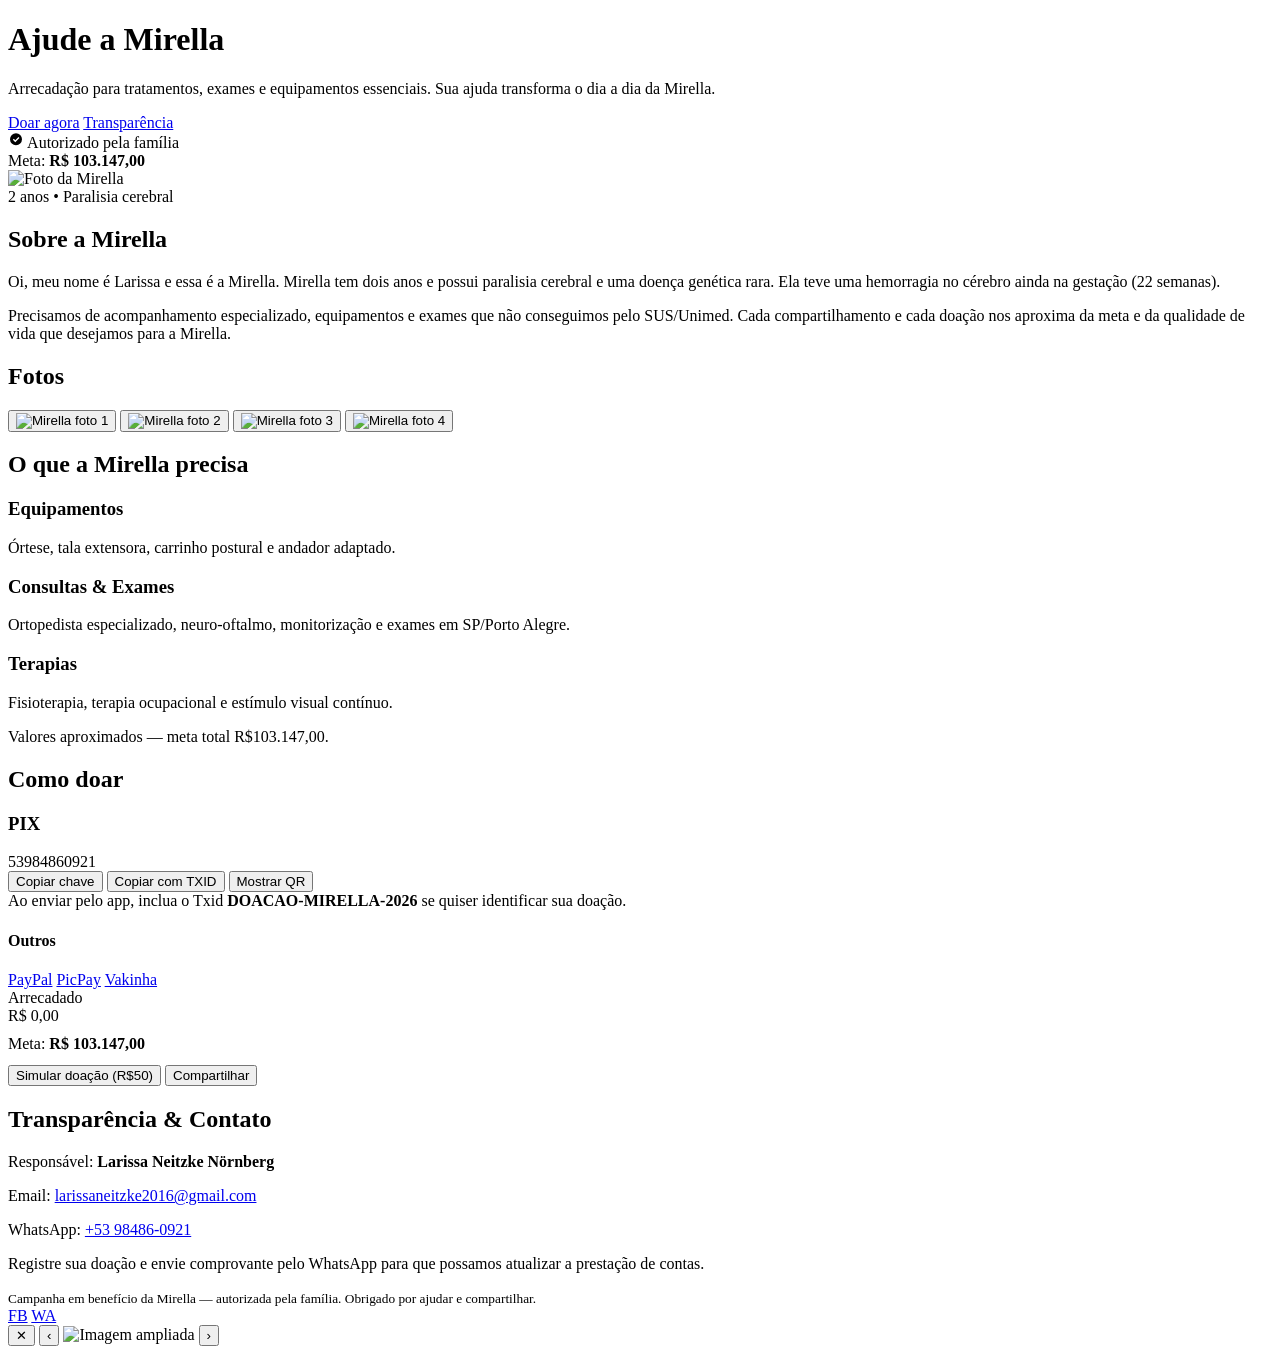
==== commit ccd729ff: "Update index.html" ====
--- a/index.html
+++ b/index.html
@@ -35,7 +35,7 @@
 
         <div class="hero-photo" aria-hidden="true">
           <div class="photo-frame">
-            <img src="mirella-4.jpg" alt="Foto da Mirella" loading="lazy" />
+            <img src="assets/images/mirella-4.jpg" alt="Foto da Mirella" loading="lazy" />
           </div>
           <div class="badge">2 anos • Paralisia cerebral</div>
         </div>
@@ -53,10 +53,10 @@
     <section class="card" id="gallery">
       <h2>Fotos</h2>
       <div class="gallery-grid" aria-label="Galeria de fotos">
-        <button class="thumb" data-src="mirella-1.jpg" aria-label="Abrir foto 1"><img src="assets/images/mirella-1.jpg" alt="Mirella foto 1" loading="lazy" /></button>
-        <button class="thumb" data-src="mirella-2.jpg" aria-label="Abrir foto 2"><img src="assets/images/mirella-2.jpg" alt="Mirella foto 2" loading="lazy" /></button>
-        <button class="thumb" data-src="mirella-3.jpg" aria-label="Abrir foto 3"><img src="assets/images/mirella-3.jpg" alt="Mirella foto 3" loading="lazy" /></button>
-        <button class="thumb" data-src="mirella-4.jpg" aria-label="Abrir foto 4"><img src="assets/images/mirella-4.jpg" alt="Mirella foto 4" loading="lazy" /></button>
+        <button class="thumb" data-src="assets/images/mirella-1.jpg" aria-label="Abrir foto 1"><img src="assets/images/mirella-1.jpg" alt="Mirella foto 1" loading="lazy" /></button>
+        <button class="thumb" data-src="assets/images/mirella-2.jpg" aria-label="Abrir foto 2"><img src="assets/images/mirella-2.jpg" alt="Mirella foto 2" loading="lazy" /></button>
+        <button class="thumb" data-src="assets/images/mirella-3.jpg" aria-label="Abrir foto 3"><img src="assets/images/mirella-3.jpg" alt="Mirella foto 3" loading="lazy" /></button>
+        <button class="thumb" data-src="assets/images/mirella-4.jpg" aria-label="Abrir foto 4"><img src="assets/images/mirella-4.jpg" alt="Mirella foto 4" loading="lazy" /></button>
       </div>
     </section>
 
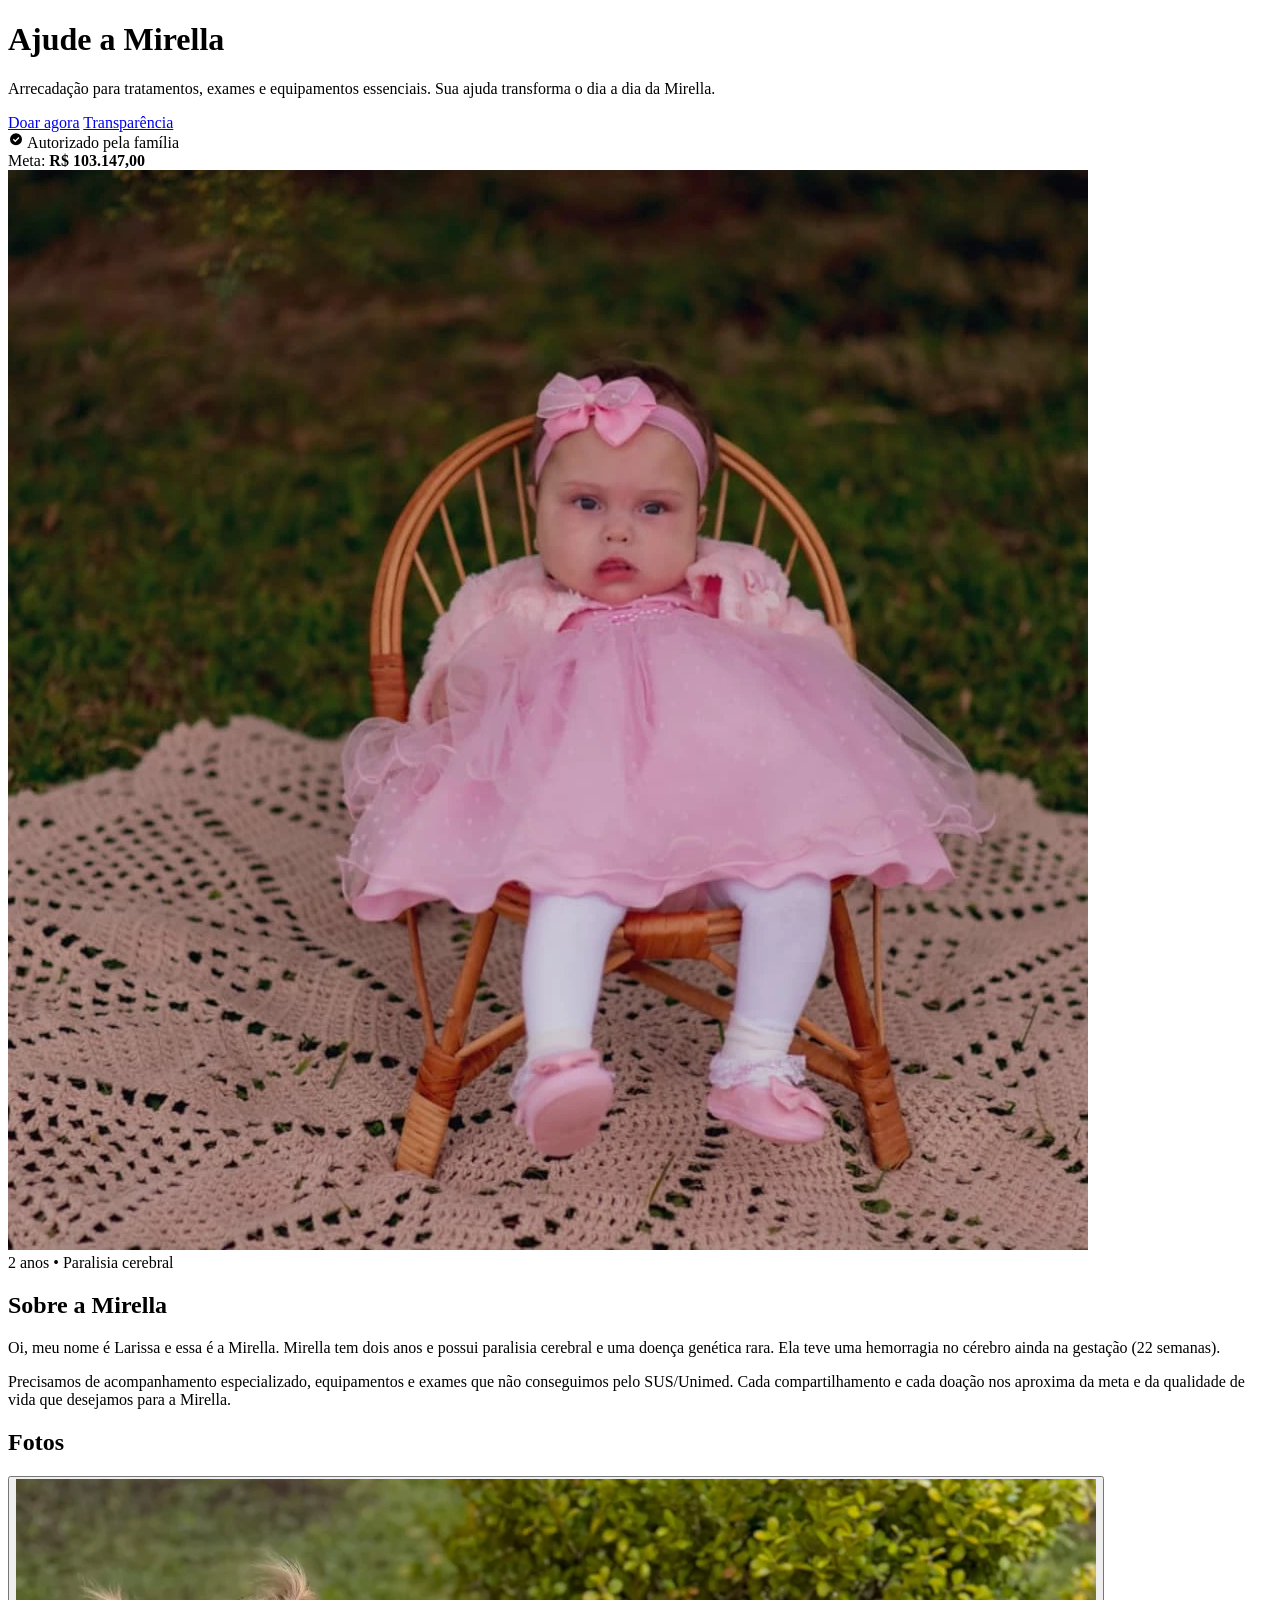
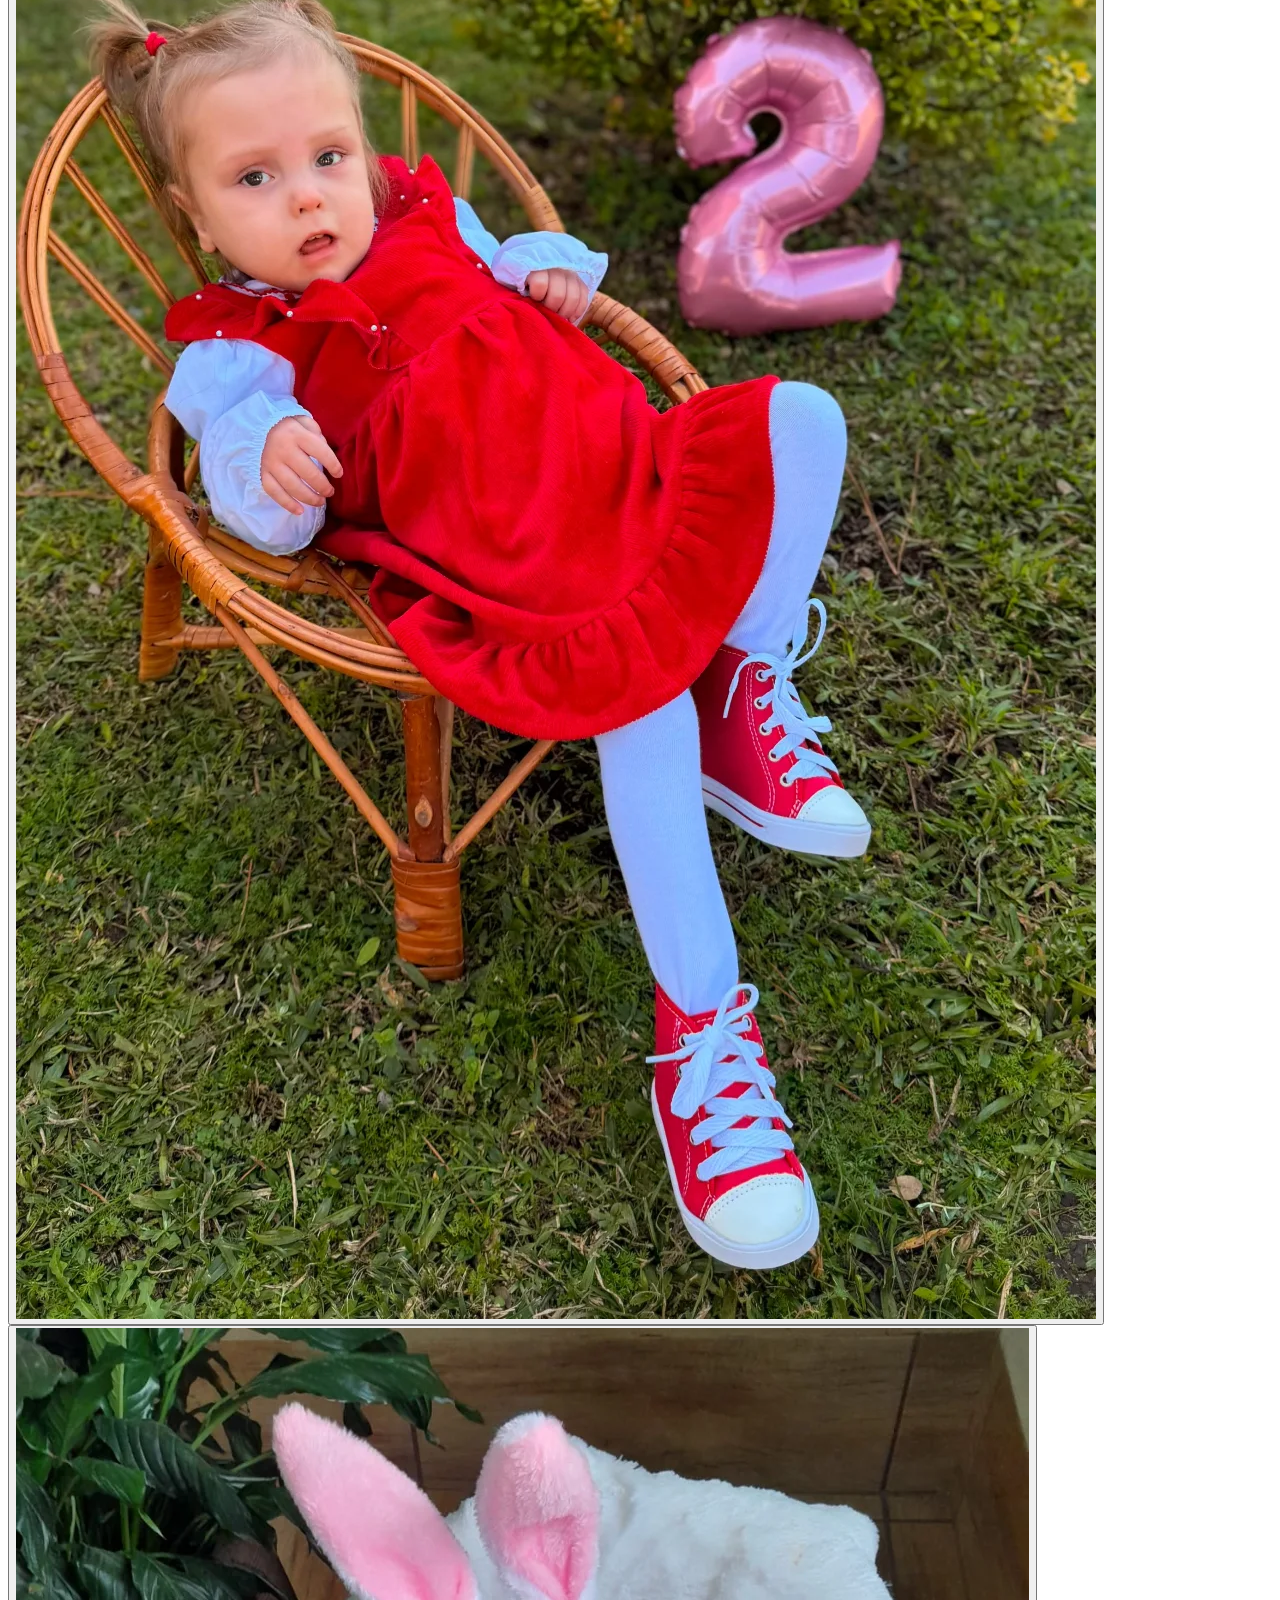
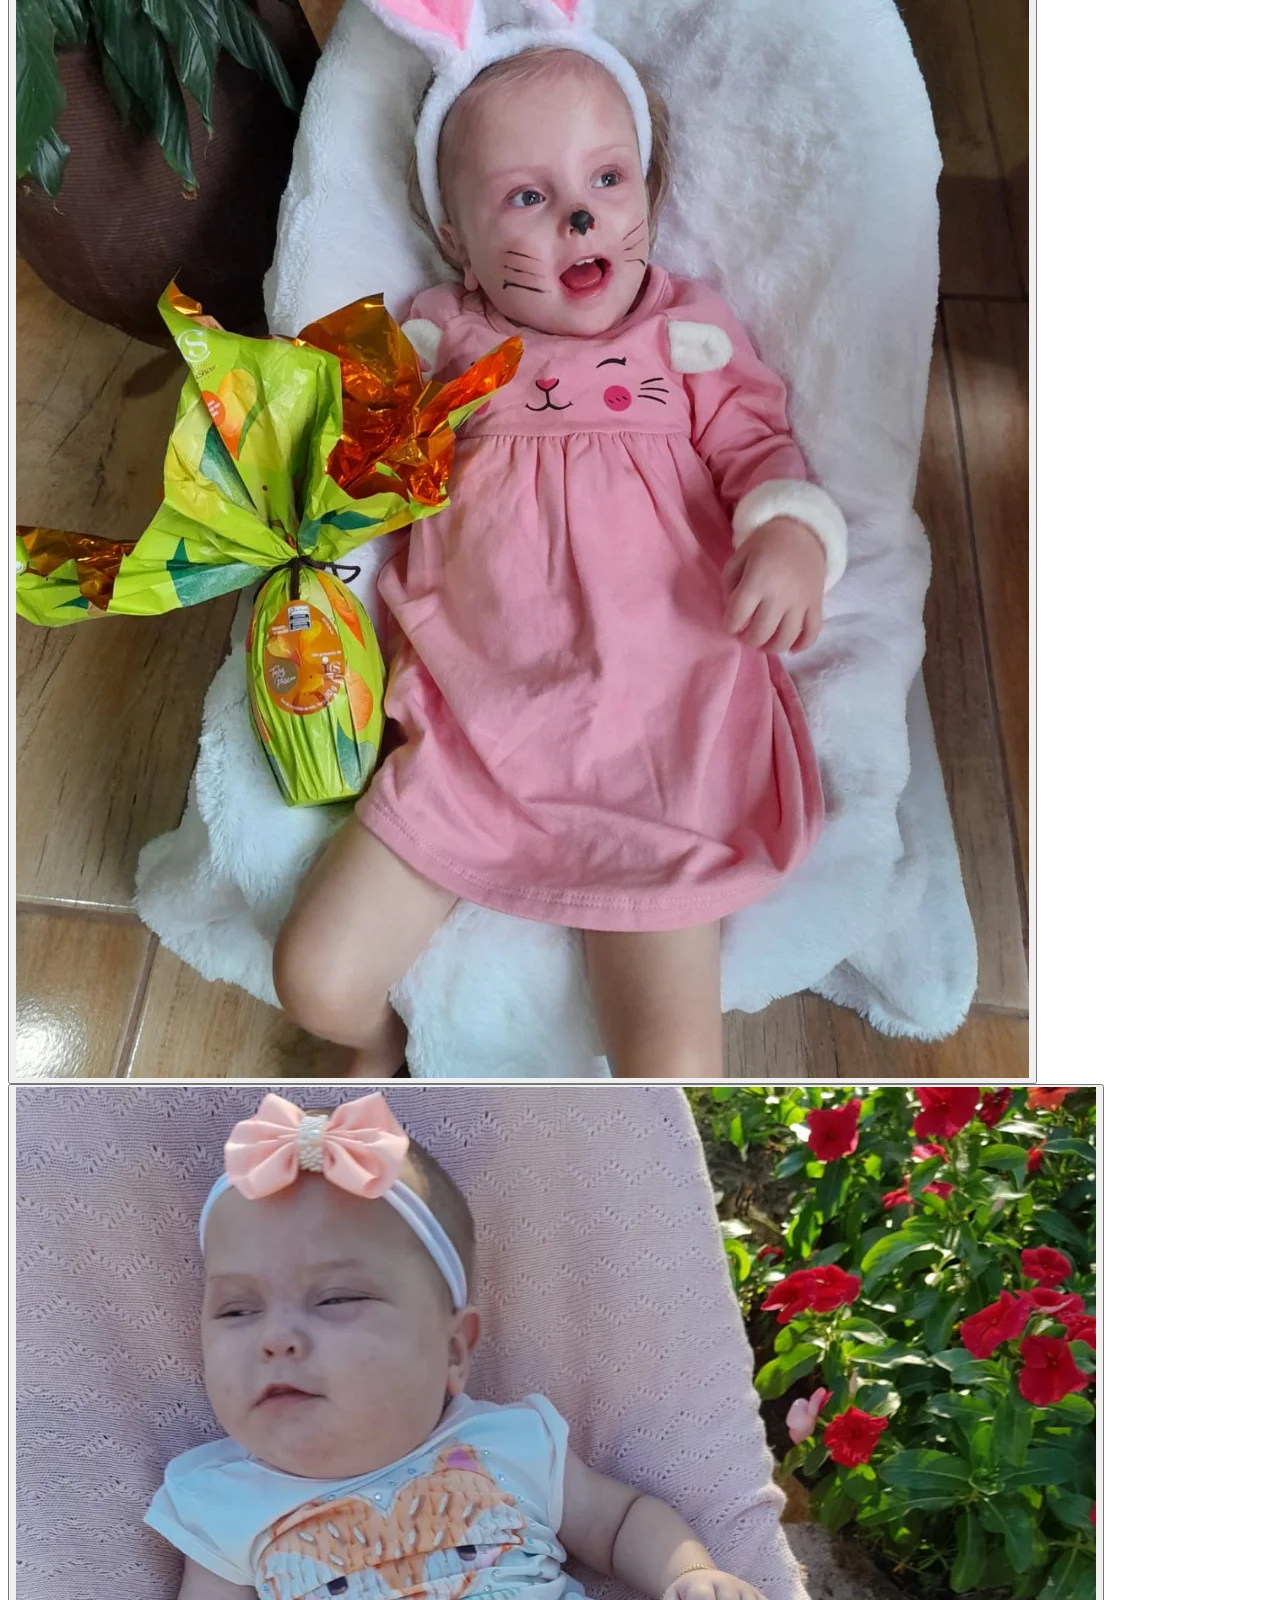
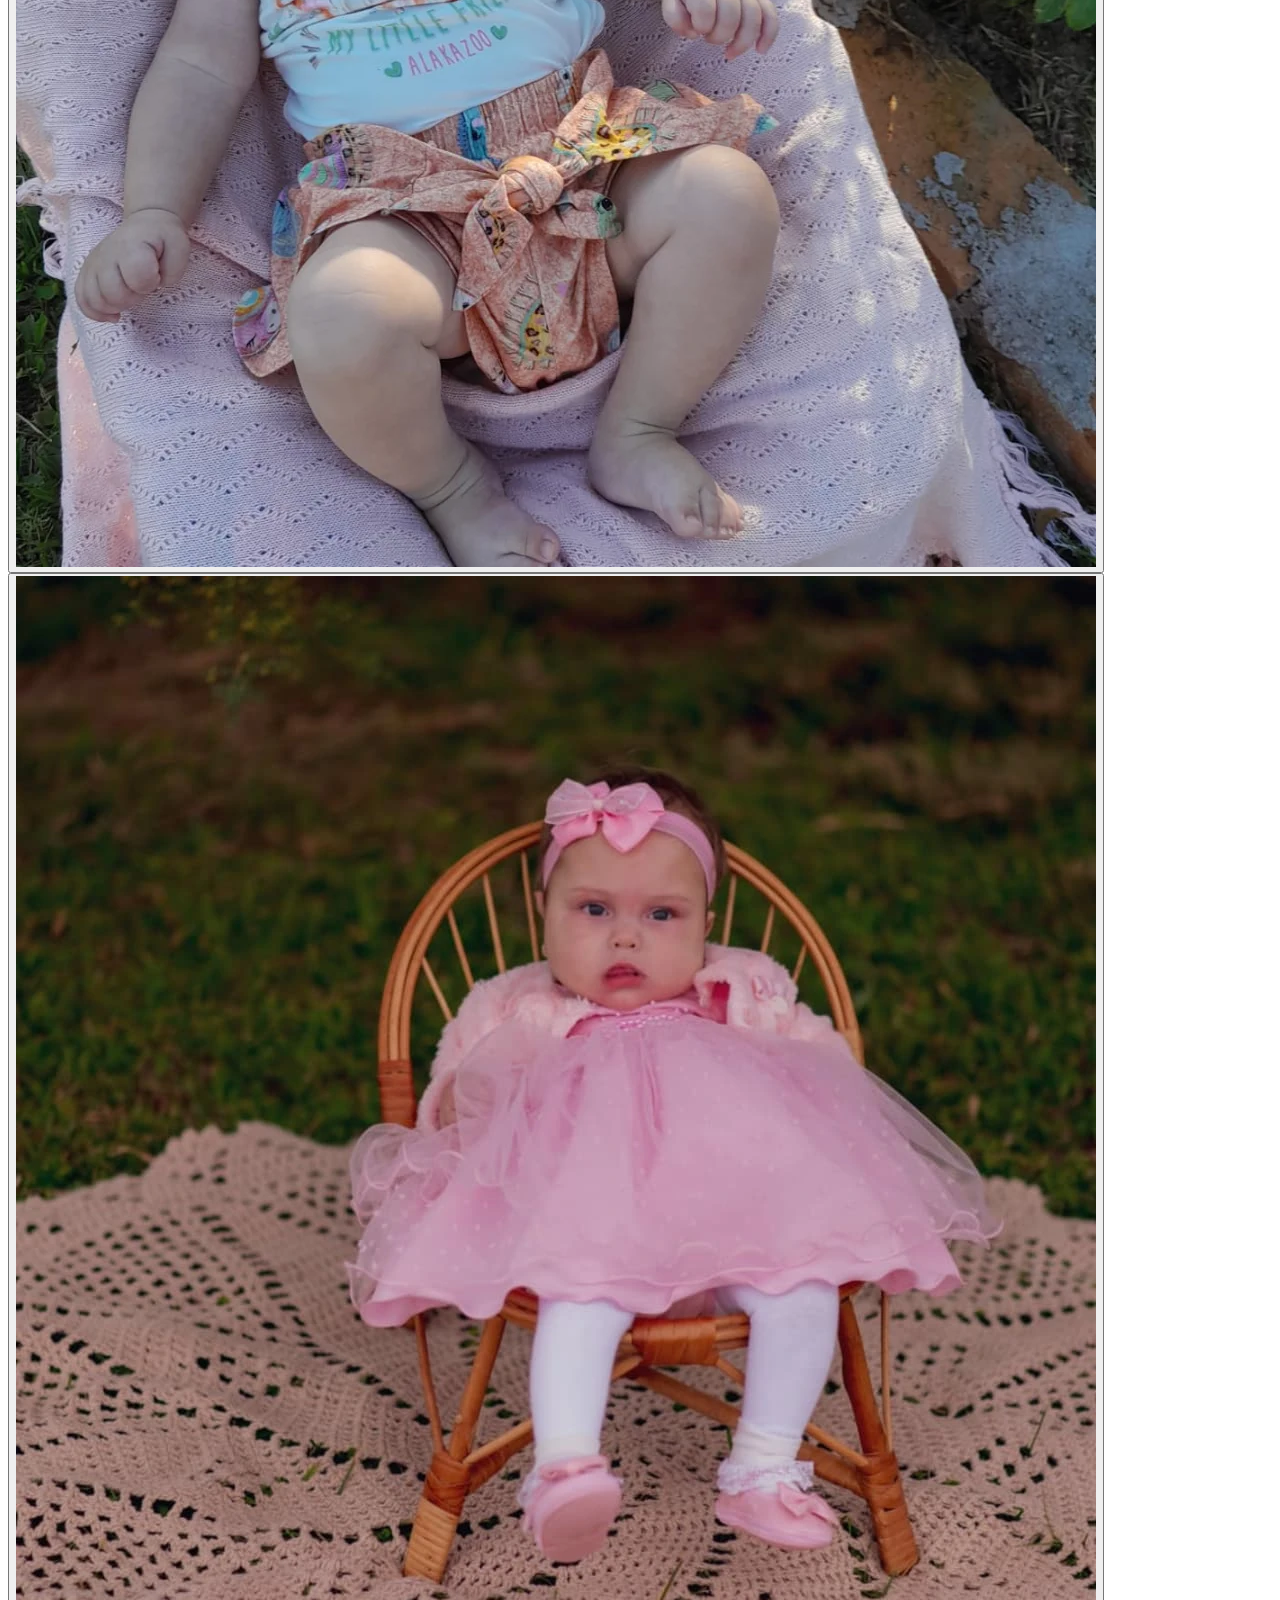
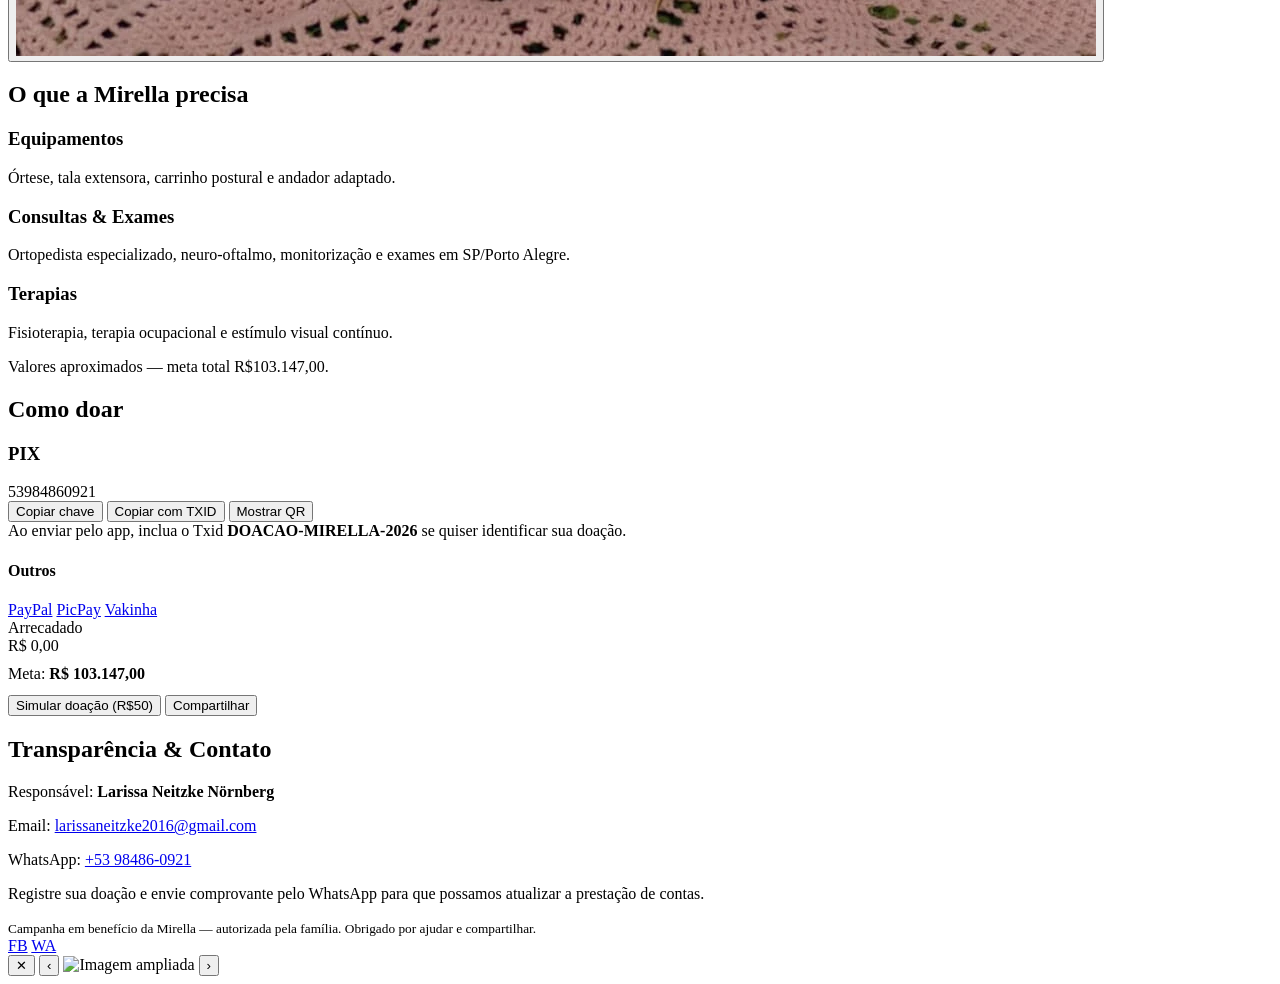
==== commit 473b6d1a: "Update index.html: use root image filenames (mirella-1..4.jpg)" ====
--- a/index.html
+++ b/index.html
@@ -35,7 +35,7 @@
 
         <div class="hero-photo" aria-hidden="true">
           <div class="photo-frame">
-            <img src="assets/images/mirella-4.jpg" alt="Foto da Mirella" loading="lazy" />
+            <img src="mirella-4.jpg" alt="Foto da Mirella" loading="lazy" />
           </div>
           <div class="badge">2 anos • Paralisia cerebral</div>
         </div>
@@ -53,10 +53,10 @@
     <section class="card" id="gallery">
       <h2>Fotos</h2>
       <div class="gallery-grid" aria-label="Galeria de fotos">
-        <button class="thumb" data-src="assets/images/mirella-1.jpg" aria-label="Abrir foto 1"><img src="assets/images/mirella-1.jpg" alt="Mirella foto 1" loading="lazy" /></button>
-        <button class="thumb" data-src="assets/images/mirella-2.jpg" aria-label="Abrir foto 2"><img src="assets/images/mirella-2.jpg" alt="Mirella foto 2" loading="lazy" /></button>
-        <button class="thumb" data-src="assets/images/mirella-3.jpg" aria-label="Abrir foto 3"><img src="assets/images/mirella-3.jpg" alt="Mirella foto 3" loading="lazy" /></button>
-        <button class="thumb" data-src="assets/images/mirella-4.jpg" aria-label="Abrir foto 4"><img src="assets/images/mirella-4.jpg" alt="Mirella foto 4" loading="lazy" /></button>
+        <button class="thumb" data-src="mirella-1.jpg" aria-label="Abrir foto 1"><img src="mirella-1.jpg" alt="Mirella foto 1" loading="lazy" /></button>
+        <button class="thumb" data-src="mirella-2.jpg" aria-label="Abrir foto 2"><img src="mirella-2.jpg" alt="Mirella foto 2" loading="lazy" /></button>
+        <button class="thumb" data-src="mirella-3.jpg" aria-label="Abrir foto 3"><img src="mirella-3.jpg" alt="Mirella foto 3" loading="lazy" /></button>
+        <button class="thumb" data-src="mirella-4.jpg" aria-label="Abrir foto 4"><img src="mirella-4.jpg" alt="Mirella foto 4" loading="lazy" /></button>
       </div>
     </section>
 
@@ -106,10 +106,7 @@
 
         <div class="donation-right">
           <div class="progress-wrap" aria-live="polite">
-            <div class="progress-labels">
-              <div>Arrecadado</div>
-              <div class="progress-numbers"><div id="raisedAmount" class="progress-amount">R$ 0,00</div></div>
-            </div>
+            <div class="progress-labels"><div>Arrecadado</div><div class="progress-numbers"><div id="raisedAmount" class="progress-amount">R$ 0,00</div></div></div>
             <div class="progress-track" role="progressbar" aria-valuemin="0" aria-valuemax="100" aria-valuenow="0" aria-label="Progresso da arrecadação">
               <div id="progressFill" class="progress-fill" style="width:0%"></div>
             </div>
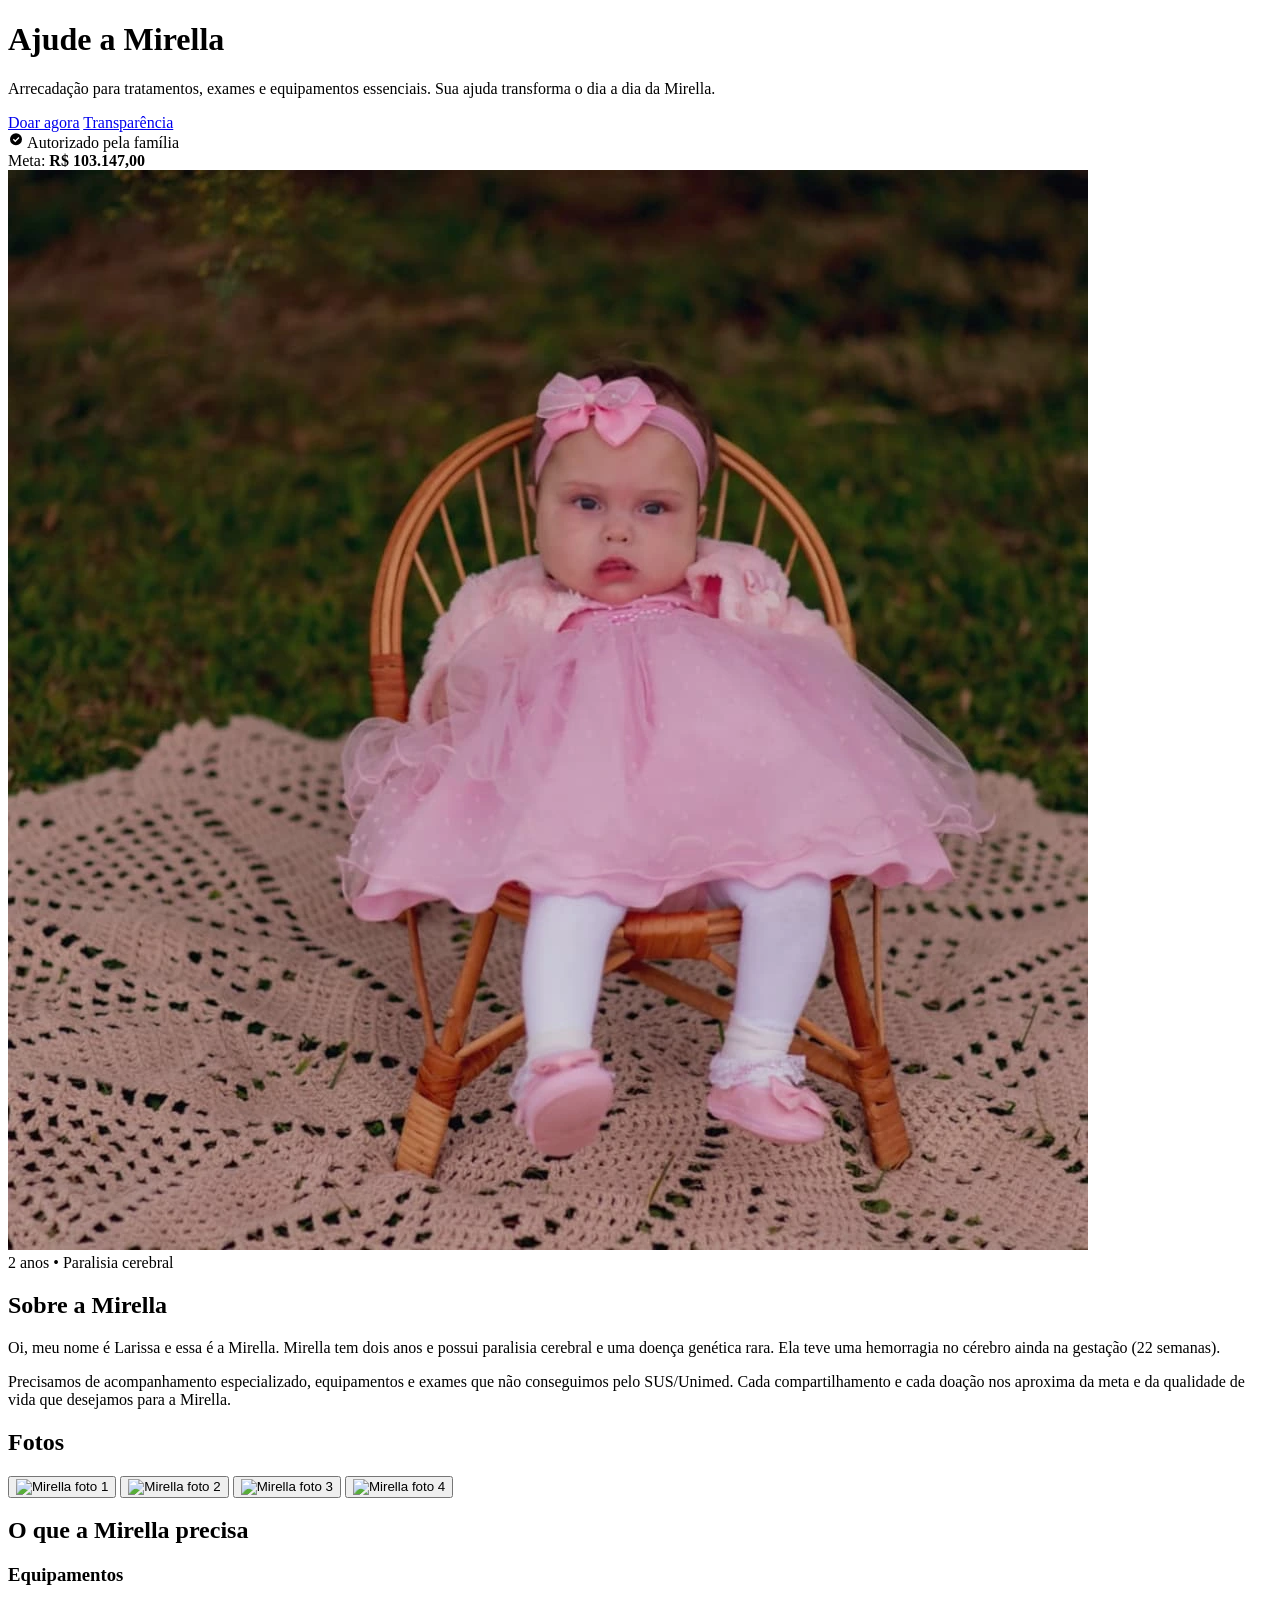
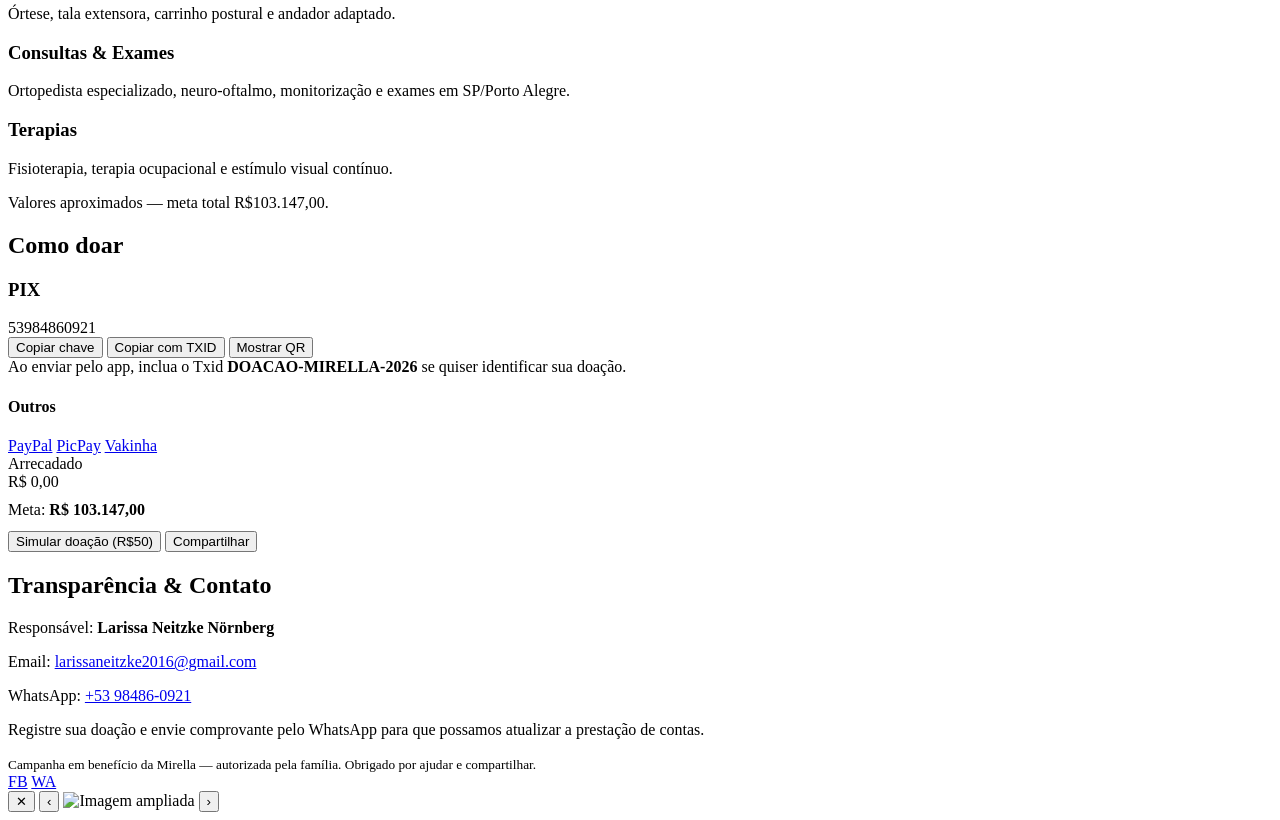
==== commit 4761e4fd: "Update index.html" ====
--- a/index.html
+++ b/index.html
@@ -53,10 +53,10 @@
     <section class="card" id="gallery">
       <h2>Fotos</h2>
       <div class="gallery-grid" aria-label="Galeria de fotos">
-        <button class="thumb" data-src="mirella-1.jpg" aria-label="Abrir foto 1"><img src="mirella-1.jpg" alt="Mirella foto 1" loading="lazy" /></button>
-        <button class="thumb" data-src="mirella-2.jpg" aria-label="Abrir foto 2"><img src="mirella-2.jpg" alt="Mirella foto 2" loading="lazy" /></button>
-        <button class="thumb" data-src="mirella-3.jpg" aria-label="Abrir foto 3"><img src="mirella-3.jpg" alt="Mirella foto 3" loading="lazy" /></button>
-        <button class="thumb" data-src="mirella-4.jpg" aria-label="Abrir foto 4"><img src="mirella-4.jpg" alt="Mirella foto 4" loading="lazy" /></button>
+        <button class="thumb" data-src="assets/images/mirella-1.jpg" aria-label="Abrir foto 1"><img src="assets/images/mirella-1.jpg" alt="Mirella foto 1" loading="lazy" /></button>
+        <button class="thumb" data-src="assets/images/mirella-2.jpg" aria-label="Abrir foto 2"><img src="assets/images/mirella-2.jpg" alt="Mirella foto 2" loading="lazy" /></button>
+        <button class="thumb" data-src="assets/images/mirella-3.jpg" aria-label="Abrir foto 3"><img src="assets/images/mirella-3.jpg" alt="Mirella foto 3" loading="lazy" /></button>
+        <button class="thumb" data-src="assets/images/mirella-4.jpg" aria-label="Abrir foto 4"><img src="assets/images/mirella-4.jpg" alt="Mirella foto 4" loading="lazy" /></button>
       </div>
     </section>
 
@@ -106,7 +106,10 @@
 
         <div class="donation-right">
           <div class="progress-wrap" aria-live="polite">
-            <div class="progress-labels"><div>Arrecadado</div><div class="progress-numbers"><div id="raisedAmount" class="progress-amount">R$ 0,00</div></div></div>
+            <div class="progress-labels">
+              <div>Arrecadado</div>
+              <div class="progress-numbers"><div id="raisedAmount" class="progress-amount">R$ 0,00</div></div>
+            </div>
             <div class="progress-track" role="progressbar" aria-valuemin="0" aria-valuemax="100" aria-valuenow="0" aria-label="Progresso da arrecadação">
               <div id="progressFill" class="progress-fill" style="width:0%"></div>
             </div>
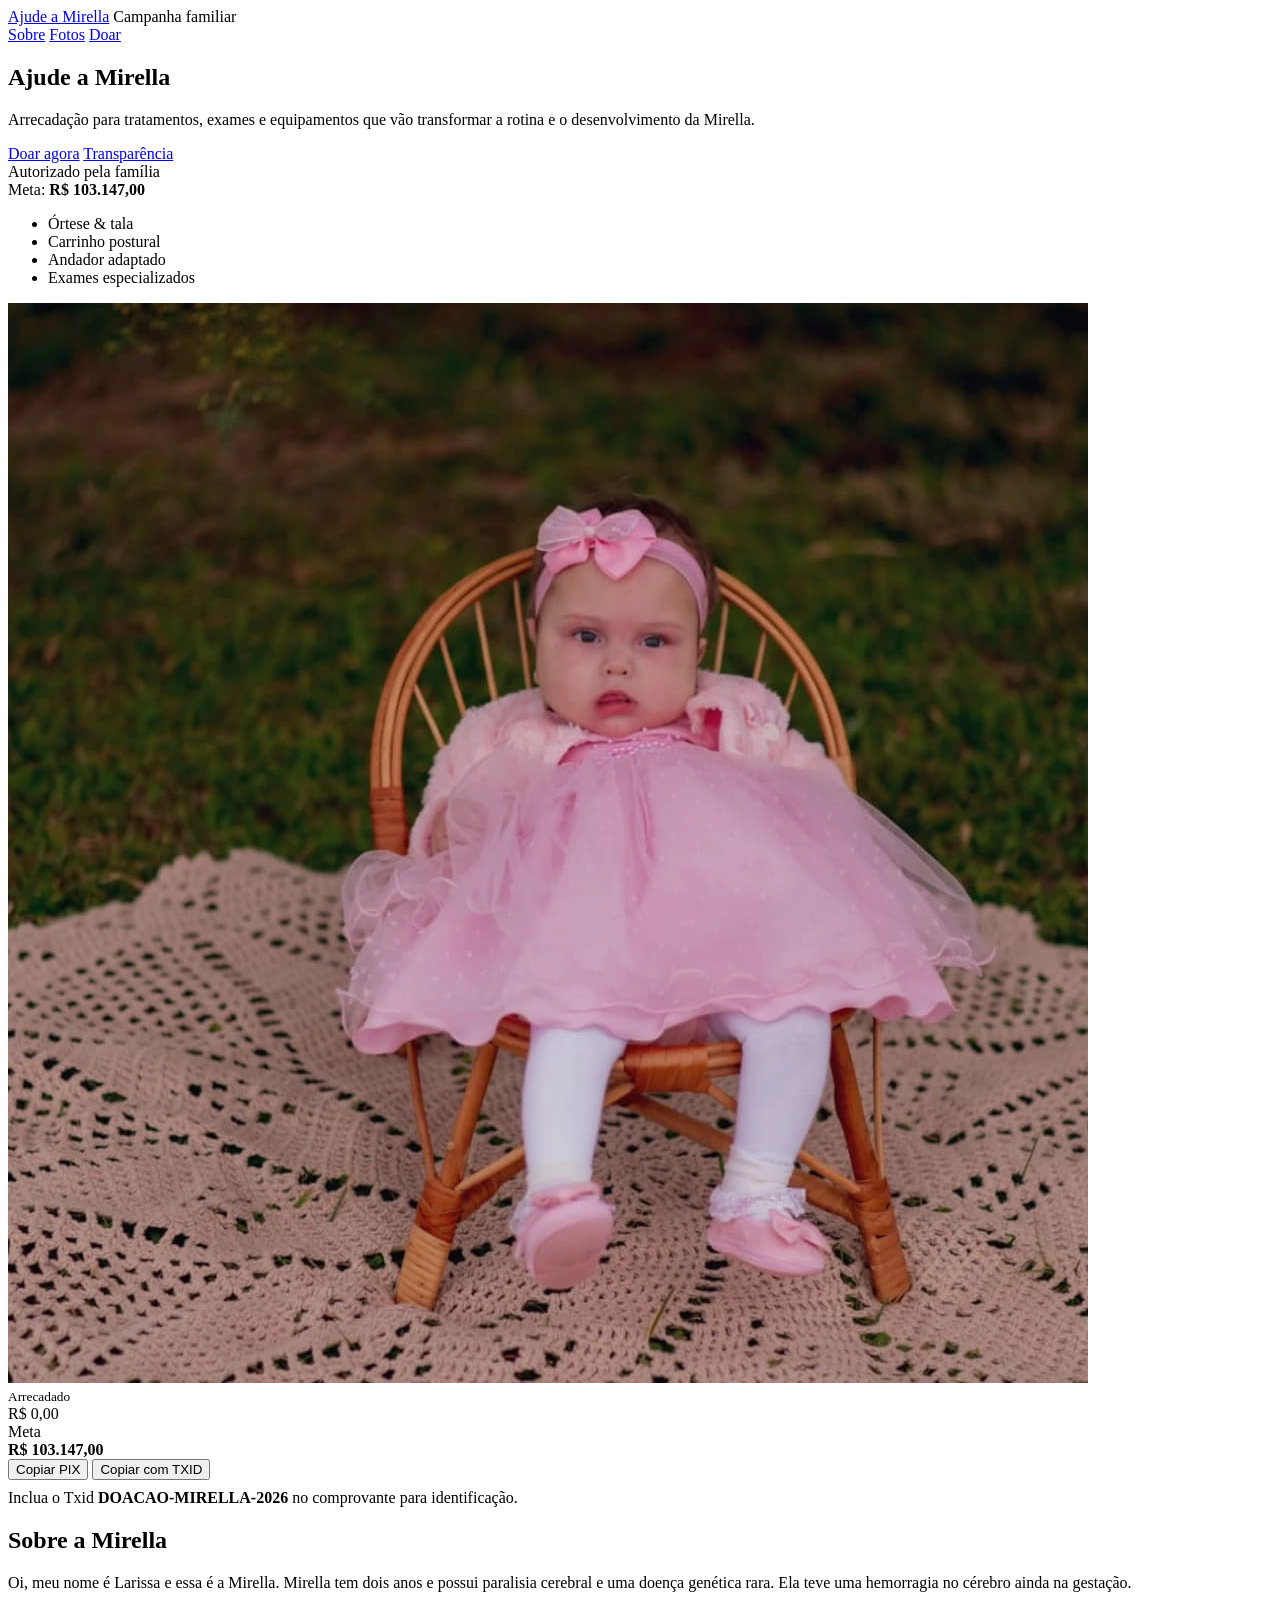
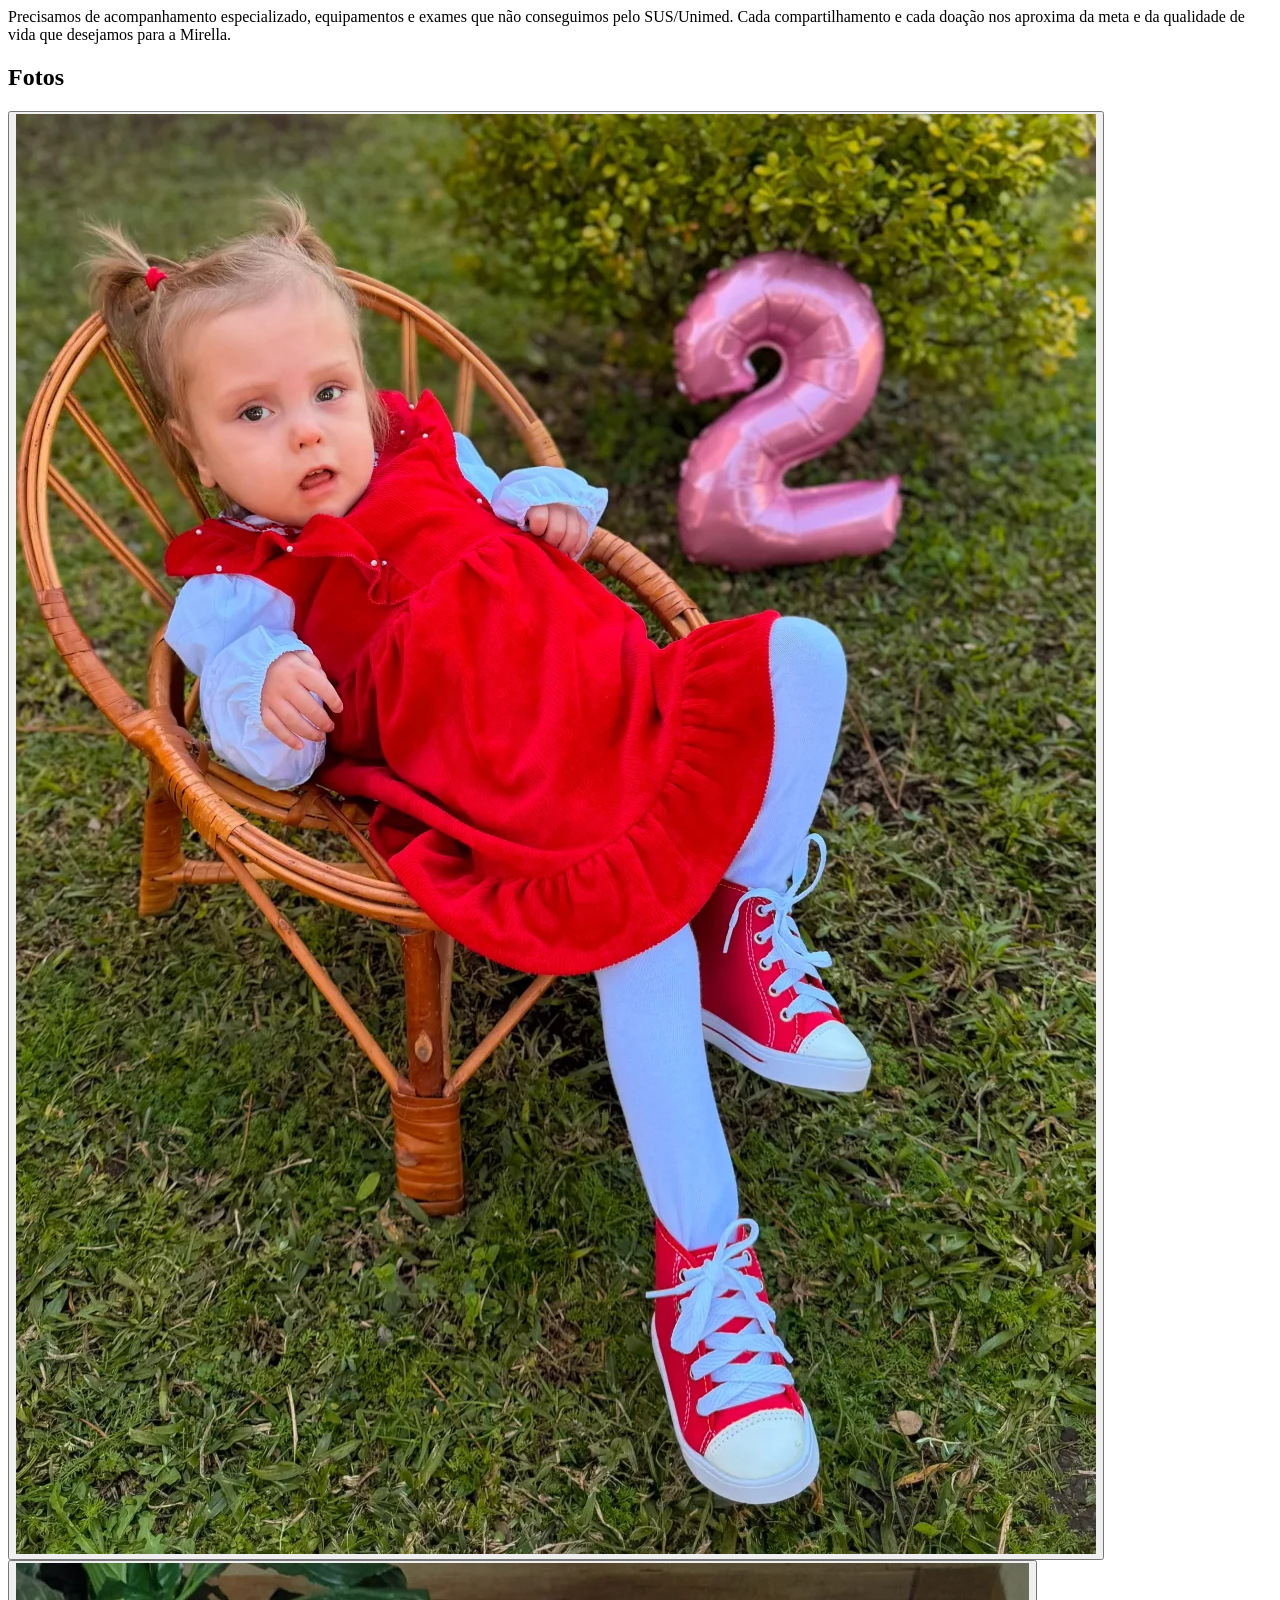
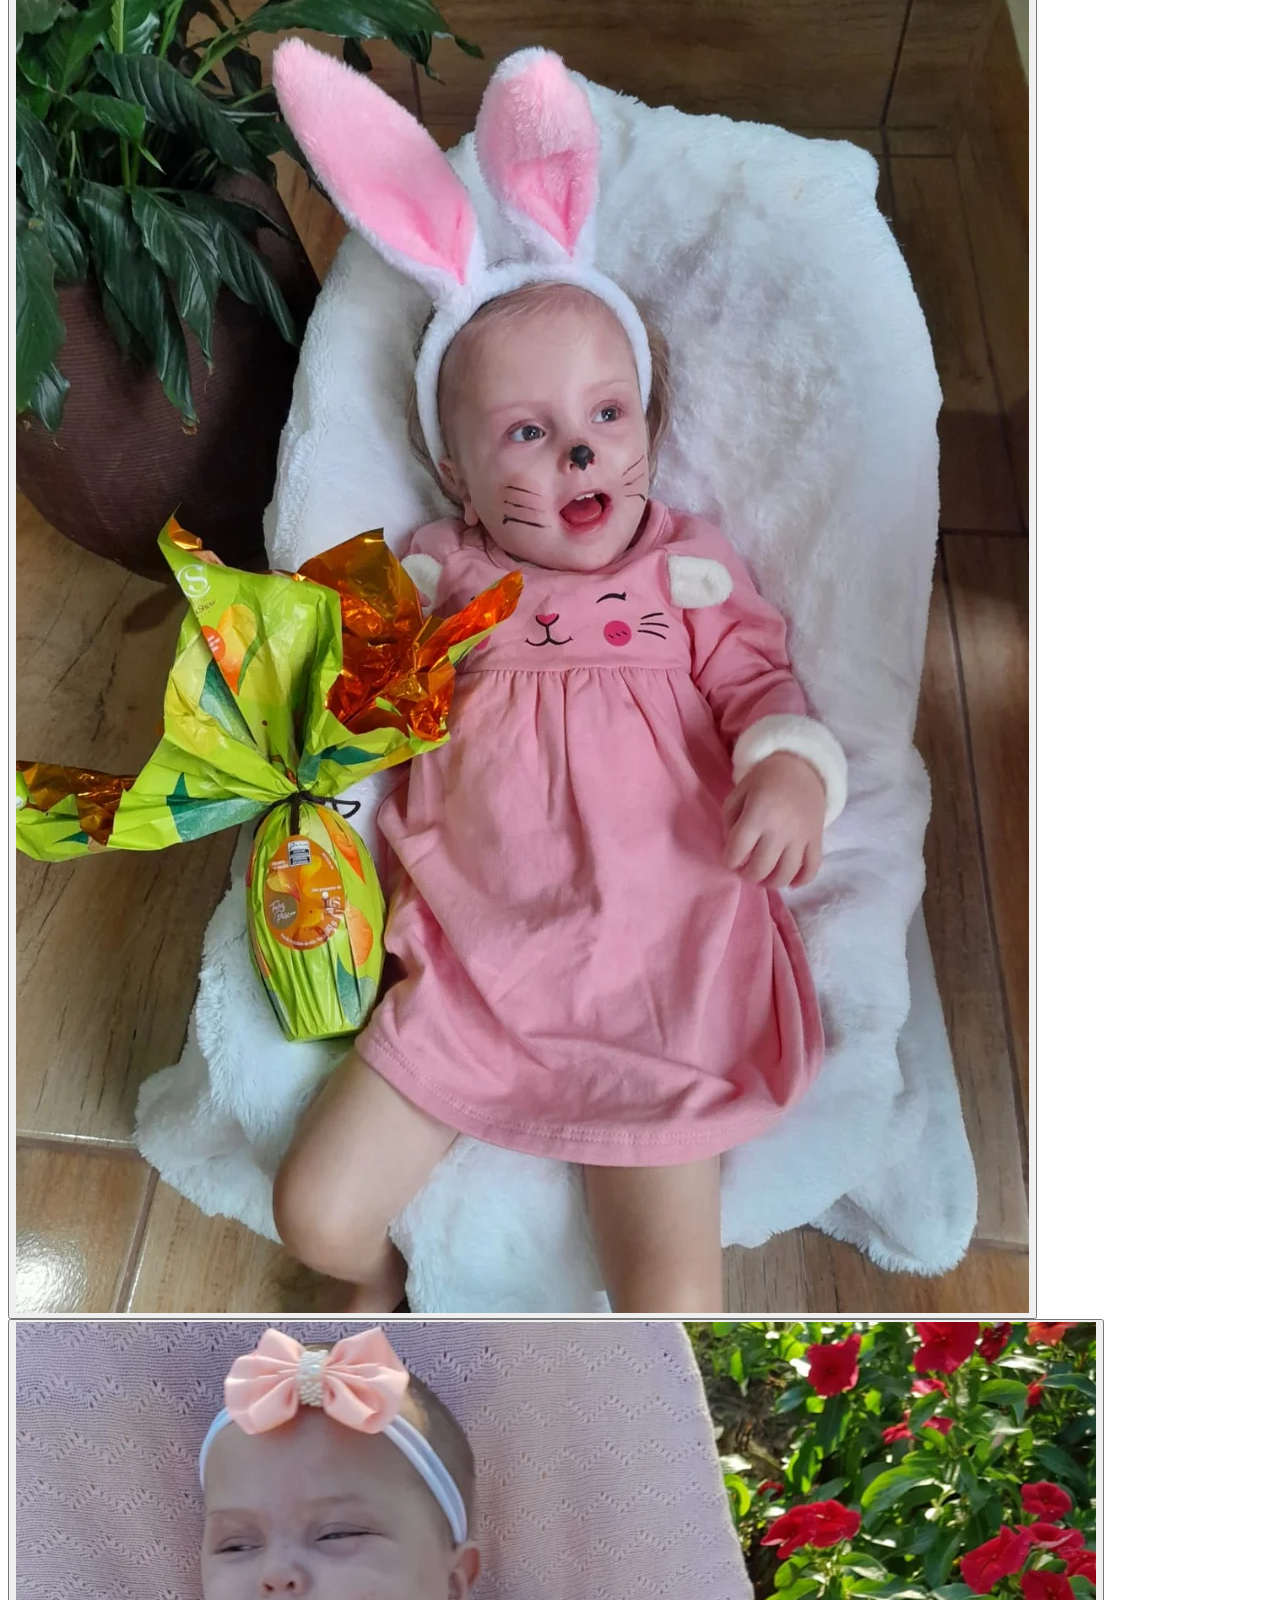
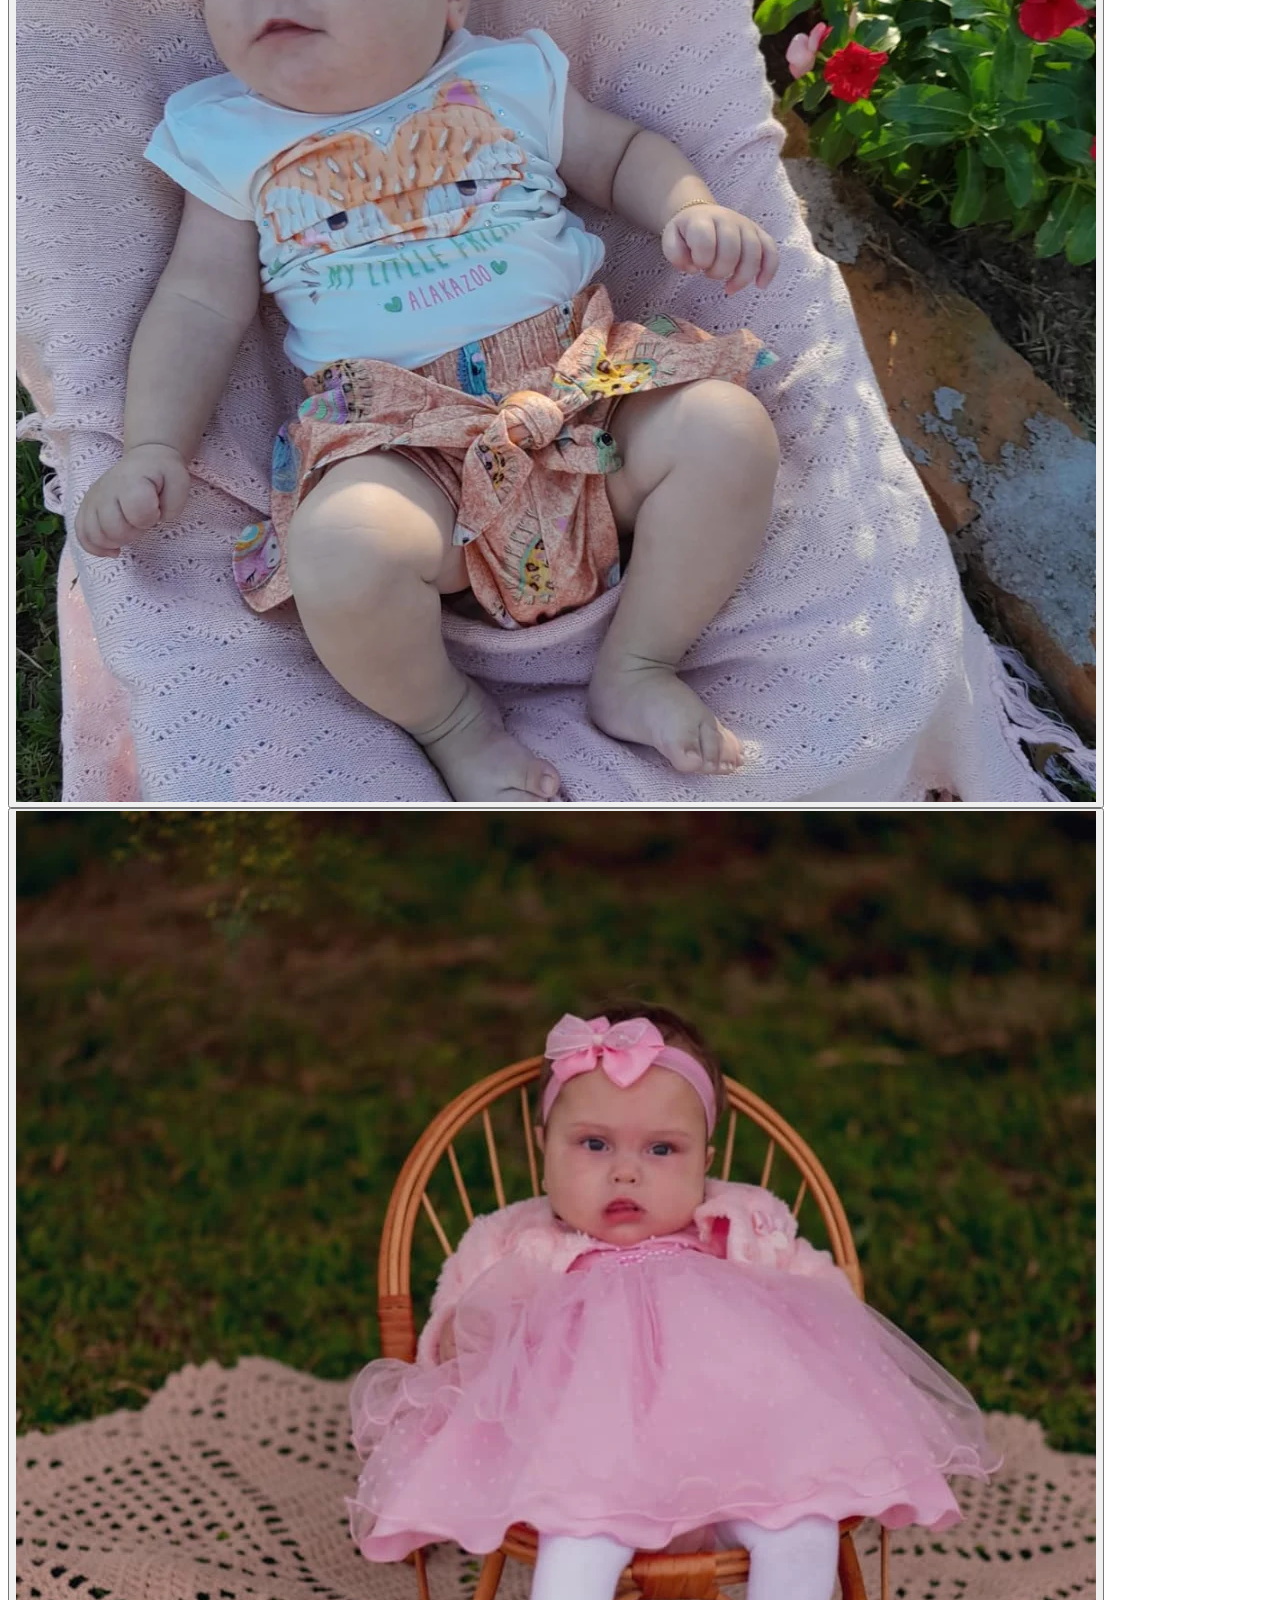
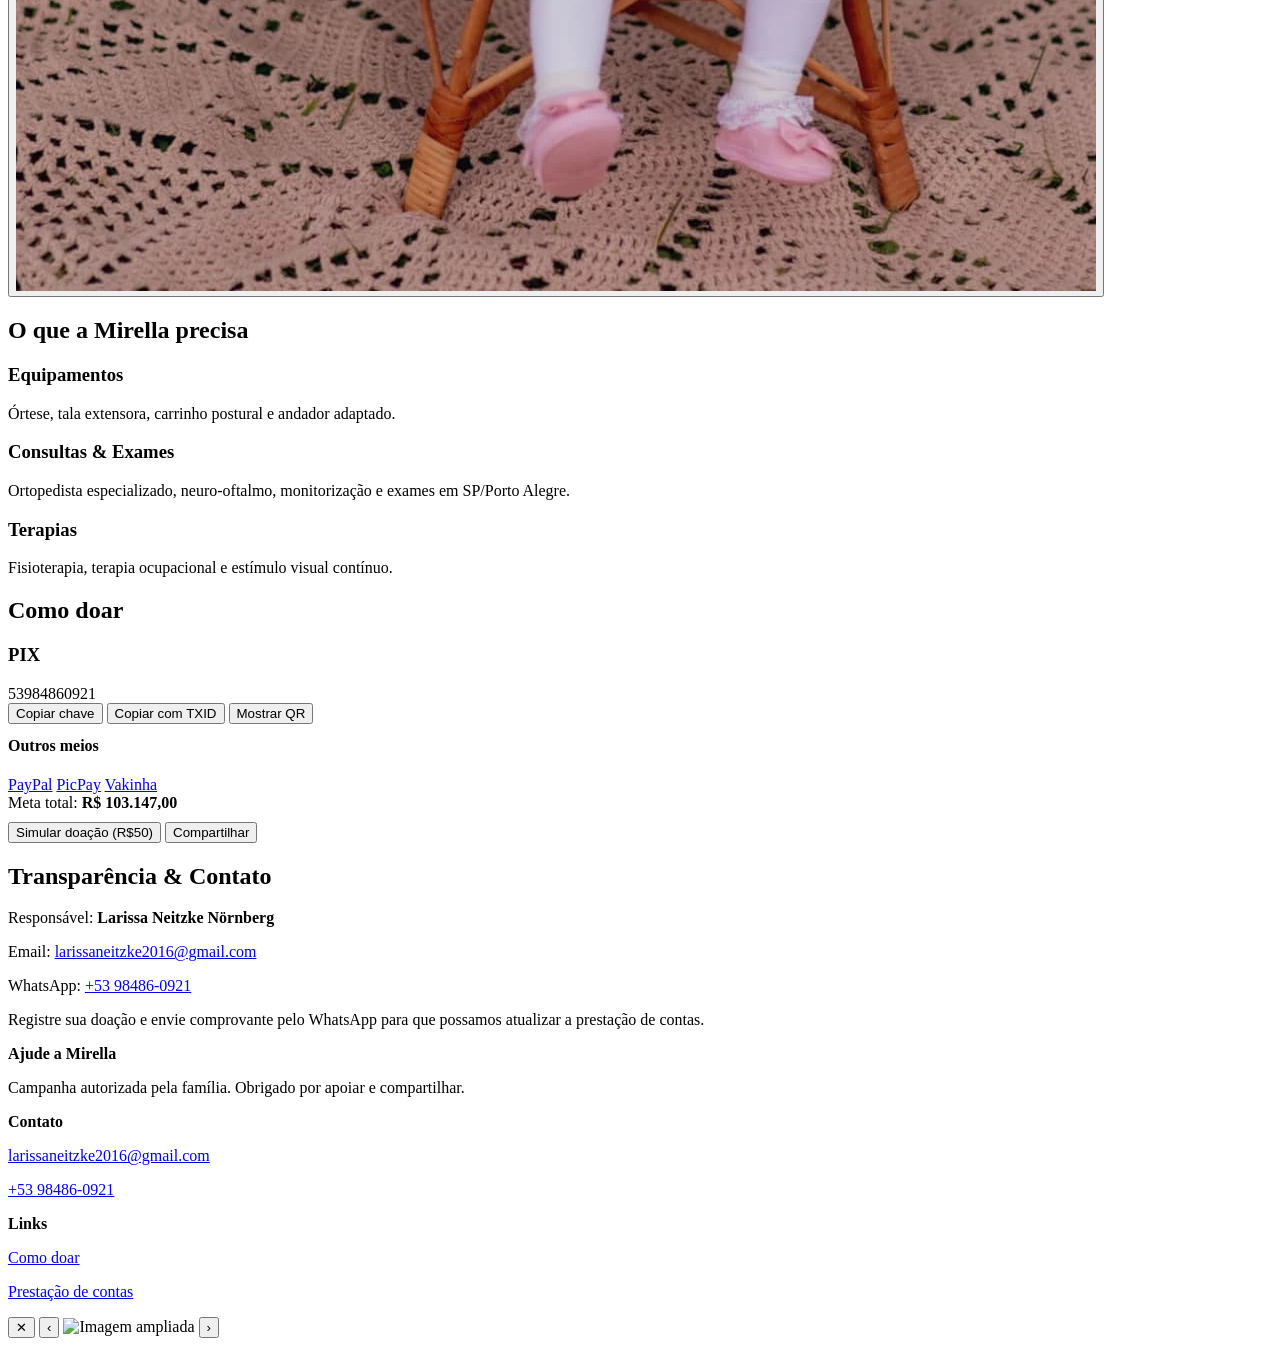
==== commit 1bbdc7ad: "Refactor template: professional layout, header/nav, improved hero and donation UI" ====
--- a/index.html
+++ b/index.html
@@ -6,140 +6,177 @@
   <title>Ajude a Mirella — Arrecadação</title>
   <meta name="description" content="Ajude a Mirella: arrecadação para tratamentos, exames e equipamentos. Transparência e contato direto com a família." />
   <link rel="preconnect" href="https://fonts.gstatic.com" crossorigin>
-  <link href="https://fonts.googleapis.com/css2?family=Poppins:wght@600;700&family=Inter:wght@300;400;600&display=swap" rel="stylesheet">
+  <link href="https://fonts.googleapis.com/css2?family=Inter:wght@300;400;600;700&family=Poppins:wght@600;700&display=swap" rel="stylesheet">
   <link rel="stylesheet" href="assets/css/styles.css" />
 </head>
 <body>
-  <header class="hero" role="banner" aria-label="Cabeçalho: Ajude a Mirella">
-    <div class="container hero-grid">
-      <div class="hero-card" role="region" aria-label="Informações principais">
-        <div class="hero-copy">
+  <header class="site-header">
+    <div class="container header-inner">
+      <div class="brand">
+        <a href="/" class="logo">Ajude a Mirella</a>
+        <span class="tag">Campanha familiar</span>
+      </div>
+      <nav class="site-nav" aria-label="Navegação principal">
+        <a href="#about">Sobre</a>
+        <a href="#gallery">Fotos</a>
+        <a href="#donation" class="btn btn-sm btn-primary">Doar</a>
+      </nav>
+    </div>
+  </header>
+
+  <main>
+    <section class="hero container">
+      <div class="hero-grid">
+        <div class="hero-content">
           <h1>Ajude a Mirella</h1>
-          <p class="lead">Arrecadação para tratamentos, exames e equipamentos essenciais. Sua ajuda transforma o dia a dia da Mirella.</p>
+          <p class="lead">Arrecadação para tratamentos, exames e equipamentos que vão transformar a rotina e o desenvolvimento da Mirella.</p>
 
-          <div class="hero-cta">
-            <a href="#donation" class="btn btn-primary">Doar agora</a>
-            <a href="#transparency" class="btn btn-outline">Transparência</a>
+          <div class="hero-ctas">
+            <a href="#donation" class="btn btn-primary large">Doar agora</a>
+            <a href="#transparency" class="btn btn-outline large">Transparência</a>
           </div>
 
-          <div class="trust-row small" aria-hidden="false">
-            <div class="badge" role="status" aria-label="Autorizado pela família">
-              <svg width="16" height="16" viewBox="0 0 24 24" aria-hidden="true" focusable="false" xmlns="http://www.w3.org/2000/svg">
-                <path fill="currentColor" d="M12 2a9 9 0 1 0 .001 18.001A9 9 0 0 0 12 2zm-1.1 13.2-3.6-3.6 1.4-1.4 2.2 2.2 4.8-4.8 1.4 1.4-6.2 6.2z"/>
-              </svg>
-              Autorizado pela família
-            </div>
-            <div class="small muted">Meta: <strong id="goalAmount">R$ 103.147,00</strong></div>
+          <div class="trust">
+            <div class="badge">Autorizado pela família</div>
+            <div class="meta">Meta: <strong id="goalAmount">R$ 103.147,00</strong></div>
           </div>
+
+          <ul class="quick-needs">
+            <li>Órtese & tala</li>
+            <li>Carrinho postural</li>
+            <li>Andador adaptado</li>
+            <li>Exames especializados</li>
+          </ul>
         </div>
 
-        <div class="hero-photo" aria-hidden="true">
+        <div class="hero-aside">
           <div class="photo-frame">
             <img src="mirella-4.jpg" alt="Foto da Mirella" loading="lazy" />
           </div>
-          <div class="badge">2 anos • Paralisia cerebral</div>
-        </div>
-      </div>
-    </div>
-  </header>
 
-  <main class="container" role="main">
-    <section class="card" id="about">
-      <h2>Sobre a Mirella</h2>
-      <p>Oi, meu nome é Larissa e essa é a Mirella. Mirella tem dois anos e possui paralisia cerebral e uma doença genética rara. Ela teve uma hemorragia no cérebro ainda na gestação (22 semanas).</p>
-      <p>Precisamos de acompanhamento especializado, equipamentos e exames que não conseguimos pelo SUS/Unimed. Cada compartilhamento e cada doação nos aproxima da meta e da qualidade de vida que desejamos para a Mirella.</p>
-    </section>
+          <div class="donation-card">
+            <div class="donation-header">
+              <div>
+                <small class="muted">Arrecadado</small>
+                <div id="raisedAmount" class="raised">R$ 0,00</div>
+              </div>
+              <div class="goal small muted">Meta <div id="goalAmountCard"><strong>R$ 103.147,00</strong></div></div>
+            </div>
 
-    <section class="card" id="gallery">
-      <h2>Fotos</h2>
-      <div class="gallery-grid" aria-label="Galeria de fotos">
-        <button class="thumb" data-src="assets/images/mirella-1.jpg" aria-label="Abrir foto 1"><img src="assets/images/mirella-1.jpg" alt="Mirella foto 1" loading="lazy" /></button>
-        <button class="thumb" data-src="assets/images/mirella-2.jpg" aria-label="Abrir foto 2"><img src="assets/images/mirella-2.jpg" alt="Mirella foto 2" loading="lazy" /></button>
-        <button class="thumb" data-src="assets/images/mirella-3.jpg" aria-label="Abrir foto 3"><img src="assets/images/mirella-3.jpg" alt="Mirella foto 3" loading="lazy" /></button>
-        <button class="thumb" data-src="assets/images/mirella-4.jpg" aria-label="Abrir foto 4"><img src="assets/images/mirella-4.jpg" alt="Mirella foto 4" loading="lazy" /></button>
-      </div>
-    </section>
-
-    <section class="card" id="needs">
-      <h2>O que a Mirella precisa</h2>
-      <div class="needs-grid">
-        <div class="need">
-          <h3>Equipamentos</h3>
-          <p>Órtese, tala extensora, carrinho postural e andador adaptado.</p>
-        </div>
-        <div class="need">
-          <h3>Consultas & Exames</h3>
-          <p>Ortopedista especializado, neuro-oftalmo, monitorização e exames em SP/Porto Alegre.</p>
-        </div>
-        <div class="need">
-          <h3>Terapias</h3>
-          <p>Fisioterapia, terapia ocupacional e estímulo visual contínuo.</p>
-        </div>
-      </div>
-      <p class="muted">Valores aproximados — meta total R$103.147,00.</p>
-    </section>
-
-    <section class="card donate" id="donation">
-      <h2>Como doar</h2>
-      <div class="donation-panel">
-        <div class="donation-left">
-          <h3>PIX</h3>
-          <div class="pix-block">
-            <div class="pix-key" id="pixKey">53984860921</div>
-            <div class="pix-actions">
-              <button id="copyPix" class="btn btn-primary">Copiar chave</button>
-              <button id="copyPixWithMsg" class="btn btn-outline">Copiar com TXID</button>
-              <button id="showQR" class="btn btn-ghost" aria-expanded="false">Mostrar QR</button>
-            </div>
-            <div class="note muted">Ao enviar pelo app, inclua o Txid <strong>DOACAO-MIRELLA-2026</strong> se quiser identificar sua doação.</div>
-          </div>
-
-          <div class="other-payments" style="margin-top:.8rem">
-            <h4>Outros</h4>
-            <div class="pay-buttons">
-              <a id="paypalLink" class="btn btn-pay" href="#" target="_blank" rel="noopener">PayPal</a>
-              <a id="picpayLink" class="btn btn-pay" href="#" target="_blank" rel="noopener">PicPay</a>
-              <a id="vakinhaLink" class="btn btn-pay" href="#" target="_blank" rel="noopener">Vakinha</a>
-            </div>
-          </div>
-        </div>
-
-        <div class="donation-right">
-          <div class="progress-wrap" aria-live="polite">
-            <div class="progress-labels">
-              <div>Arrecadado</div>
-              <div class="progress-numbers"><div id="raisedAmount" class="progress-amount">R$ 0,00</div></div>
-            </div>
-            <div class="progress-track" role="progressbar" aria-valuemin="0" aria-valuemax="100" aria-valuenow="0" aria-label="Progresso da arrecadação">
+            <div class="progress-track" role="progressbar" aria-valuemin="0" aria-valuemax="100" aria-valuenow="0">
               <div id="progressFill" class="progress-fill" style="width:0%"></div>
             </div>
-            <div class="progress-goal small muted" style="margin-top:.6rem">Meta: <strong id="goalAmountFooter">R$ 103.147,00</strong></div>
-          </div>
 
-          <div class="quick-actions" style="margin-top:.8rem">
-            <button id="donateTest" class="btn btn-primary">Simular doação (R$50)</button>
-            <button id="shareBtn" class="btn btn-outline">Compartilhar</button>
+            <div class="donation-actions">
+              <button id="copyPix" class="btn btn-primary">Copiar PIX</button>
+              <button id="copyPixWithMsg" class="btn btn-outline">Copiar com TXID</button>
+            </div>
+
+            <div class="small muted" style="margin-top:.6rem">Inclua o Txid <strong>DOACAO-MIRELLA-2026</strong> no comprovante para identificação.</div>
           </div>
         </div>
       </div>
     </section>
 
-    <section class="card" id="transparency">
-      <h2>Transparência & Contato</h2>
-      <p>Responsável: <strong>Larissa Neitzke Nörnberg</strong></p>
-      <p>Email: <a href="mailto:larissaneitzke2016@gmail.com">larissaneitzke2016@gmail.com</a></p>
-      <p>WhatsApp: <a href="https://wa.me/53984860921" target="_blank" rel="noopener">+53 98486-0921</a></p>
-      <p class="muted">Registre sua doação e envie comprovante pelo WhatsApp para que possamos atualizar a prestação de contas.</p>
+    <section class="container" id="about">
+      <div class="card">
+        <h2>Sobre a Mirella</h2>
+        <p>Oi, meu nome é Larissa e essa é a Mirella. Mirella tem dois anos e possui paralisia cerebral e uma doença genética rara. Ela teve uma hemorragia no cérebro ainda na gestação.</p>
+        <p>Precisamos de acompanhamento especializado, equipamentos e exames que não conseguimos pelo SUS/Unimed. Cada compartilhamento e cada doação nos aproxima da meta e da qualidade de vida que desejamos para a Mirella.</p>
+      </div>
+    </section>
+
+    <section class="container" id="gallery">
+      <h2>Fotos</h2>
+      <div class="gallery-grid">
+        <button class="thumb" data-src="mirella-1.jpg" aria-label="Abrir foto 1"><img src="mirella-1.jpg" alt="Mirella foto 1" loading="lazy"/></button>
+        <button class="thumb" data-src="mirella-2.jpg" aria-label="Abrir foto 2"><img src="mirella-2.jpg" alt="Mirella foto 2" loading="lazy"/></button>
+        <button class="thumb" data-src="mirella-3.jpg" aria-label="Abrir foto 3"><img src="mirella-3.jpg" alt="Mirella foto 3" loading="lazy"/></button>
+        <button class="thumb" data-src="mirella-4.jpg" aria-label="Abrir foto 4"><img src="mirella-4.jpg" alt="Mirella foto 4" loading="lazy"/></button>
+      </div>
+    </section>
+
+    <section class="container" id="needs">
+      <div class="card">
+        <h2>O que a Mirella precisa</h2>
+        <div class="needs-grid">
+          <div class="need">
+            <h3>Equipamentos</h3>
+            <p>Órtese, tala extensora, carrinho postural e andador adaptado.</p>
+          </div>
+          <div class="need">
+            <h3>Consultas & Exames</h3>
+            <p>Ortopedista especializado, neuro-oftalmo, monitorização e exames em SP/Porto Alegre.</p>
+          </div>
+          <div class="need">
+            <h3>Terapias</h3>
+            <p>Fisioterapia, terapia ocupacional e estímulo visual contínuo.</p>
+          </div>
+        </div>
+      </div>
+    </section>
+
+    <section class="container" id="donation">
+      <div class="card donate-card">
+        <h2>Como doar</h2>
+        <div class="donation-panel">
+          <div>
+            <h3>PIX</h3>
+            <div class="pix-block">
+              <div class="pix-key" id="pixKey">53984860921</div>
+              <div class="pix-actions">
+                <button id="copyPix2" class="btn btn-primary">Copiar chave</button>
+                <button id="copyPixWithMsg2" class="btn btn-outline">Copiar com TXID</button>
+                <button id="showQR" class="btn btn-ghost">Mostrar QR</button>
+              </div>
+            </div>
+
+            <h4 style="margin-top:.8rem">Outros meios</h4>
+            <div class="pay-buttons">
+              <a id="paypalLink" class="btn btn-pay" href="#">PayPal</a>
+              <a id="picpayLink" class="btn btn-pay" href="#">PicPay</a>
+              <a id="vakinhaLink" class="btn btn-pay" href="#">Vakinha</a>
+            </div>
+          </div>
+
+          <aside>
+            <div class="progress-summary small muted">Meta total: <strong id="goalAmountText">R$ 103.147,00</strong></div>
+            <div style="margin-top:.6rem">
+              <button id="donateTest" class="btn btn-primary">Simular doação (R$50)</button>
+              <button id="shareBtn" class="btn btn-outline">Compartilhar</button>
+            </div>
+          </aside>
+        </div>
+      </div>
+    </section>
+
+    <section class="container" id="transparency">
+      <div class="card">
+        <h2>Transparência & Contato</h2>
+        <p>Responsável: <strong>Larissa Neitzke Nörnberg</strong></p>
+        <p>Email: <a href="mailto:larissaneitzke2016@gmail.com">larissaneitzke2016@gmail.com</a></p>
+        <p>WhatsApp: <a href="https://wa.me/53984860921" target="_blank" rel="noopener">+53 98486-0921</a></p>
+        <p class="muted">Registre sua doação e envie comprovante pelo WhatsApp para que possamos atualizar a prestação de contas.</p>
+      </div>
     </section>
   </main>
 
-  <footer class="site-footer" role="contentinfo">
-    <div class="container footer-inner">
-      <small>Campanha em benefício da Mirella — autorizada pela família. Obrigado por ajudar e compartilhar.</small>
-      <nav class="socials" aria-label="Links sociais">
-        <a href="#" aria-label="Compartilhar no Facebook">FB</a>
-        <a href="#" aria-label="Compartilhar no WhatsApp">WA</a>
-      </nav>
+  <footer class="site-footer">
+    <div class="container footer-grid">
+      <div class="col">
+        <strong>Ajude a Mirella</strong>
+        <p class="muted">Campanha autorizada pela família. Obrigado por apoiar e compartilhar.</p>
+      </div>
+      <div class="col">
+        <strong>Contato</strong>
+        <p><a href="mailto:larissaneitzke2016@gmail.com">larissaneitzke2016@gmail.com</a></p>
+        <p><a href="https://wa.me/53984860921">+53 98486-0921</a></p>
+      </div>
+      <div class="col">
+        <strong>Links</strong>
+        <p><a href="#donation">Como doar</a></p>
+        <p><a href="#transparency">Prestação de contas</a></p>
+      </div>
     </div>
   </footer>
 
